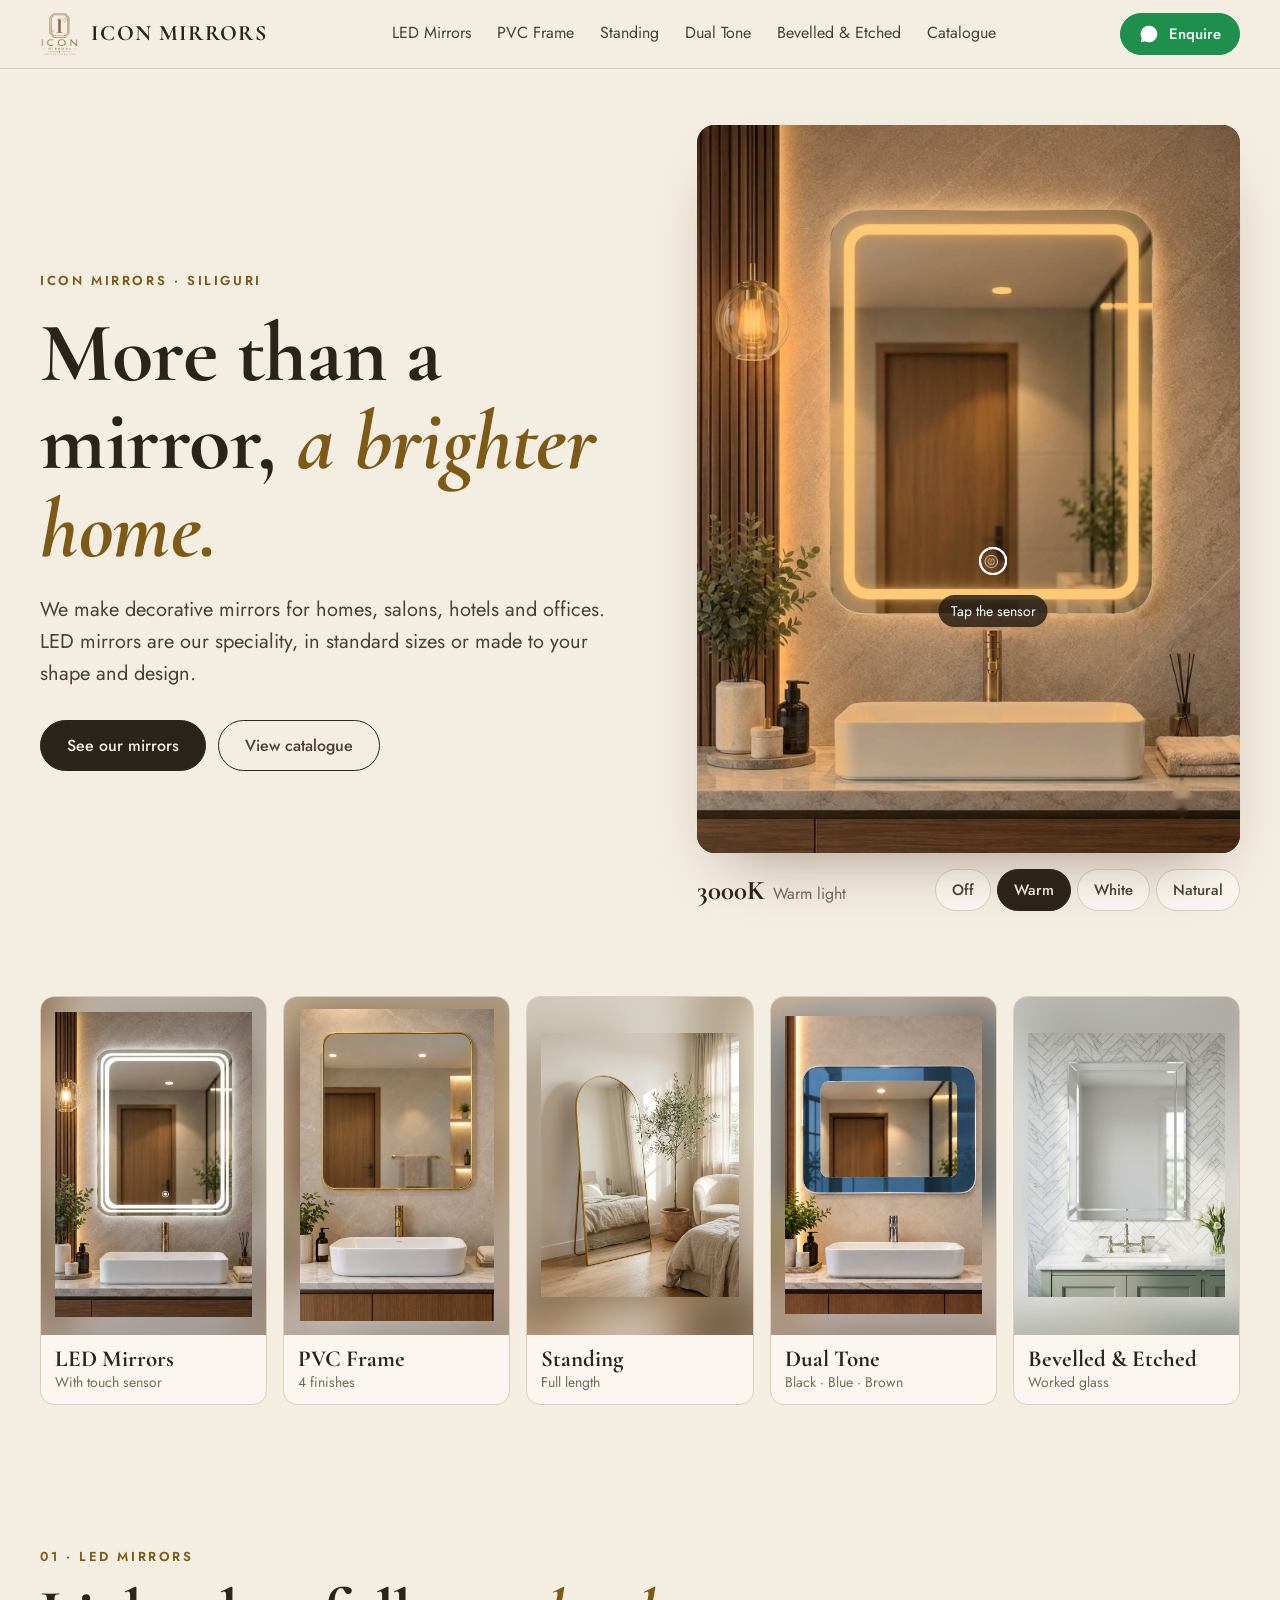
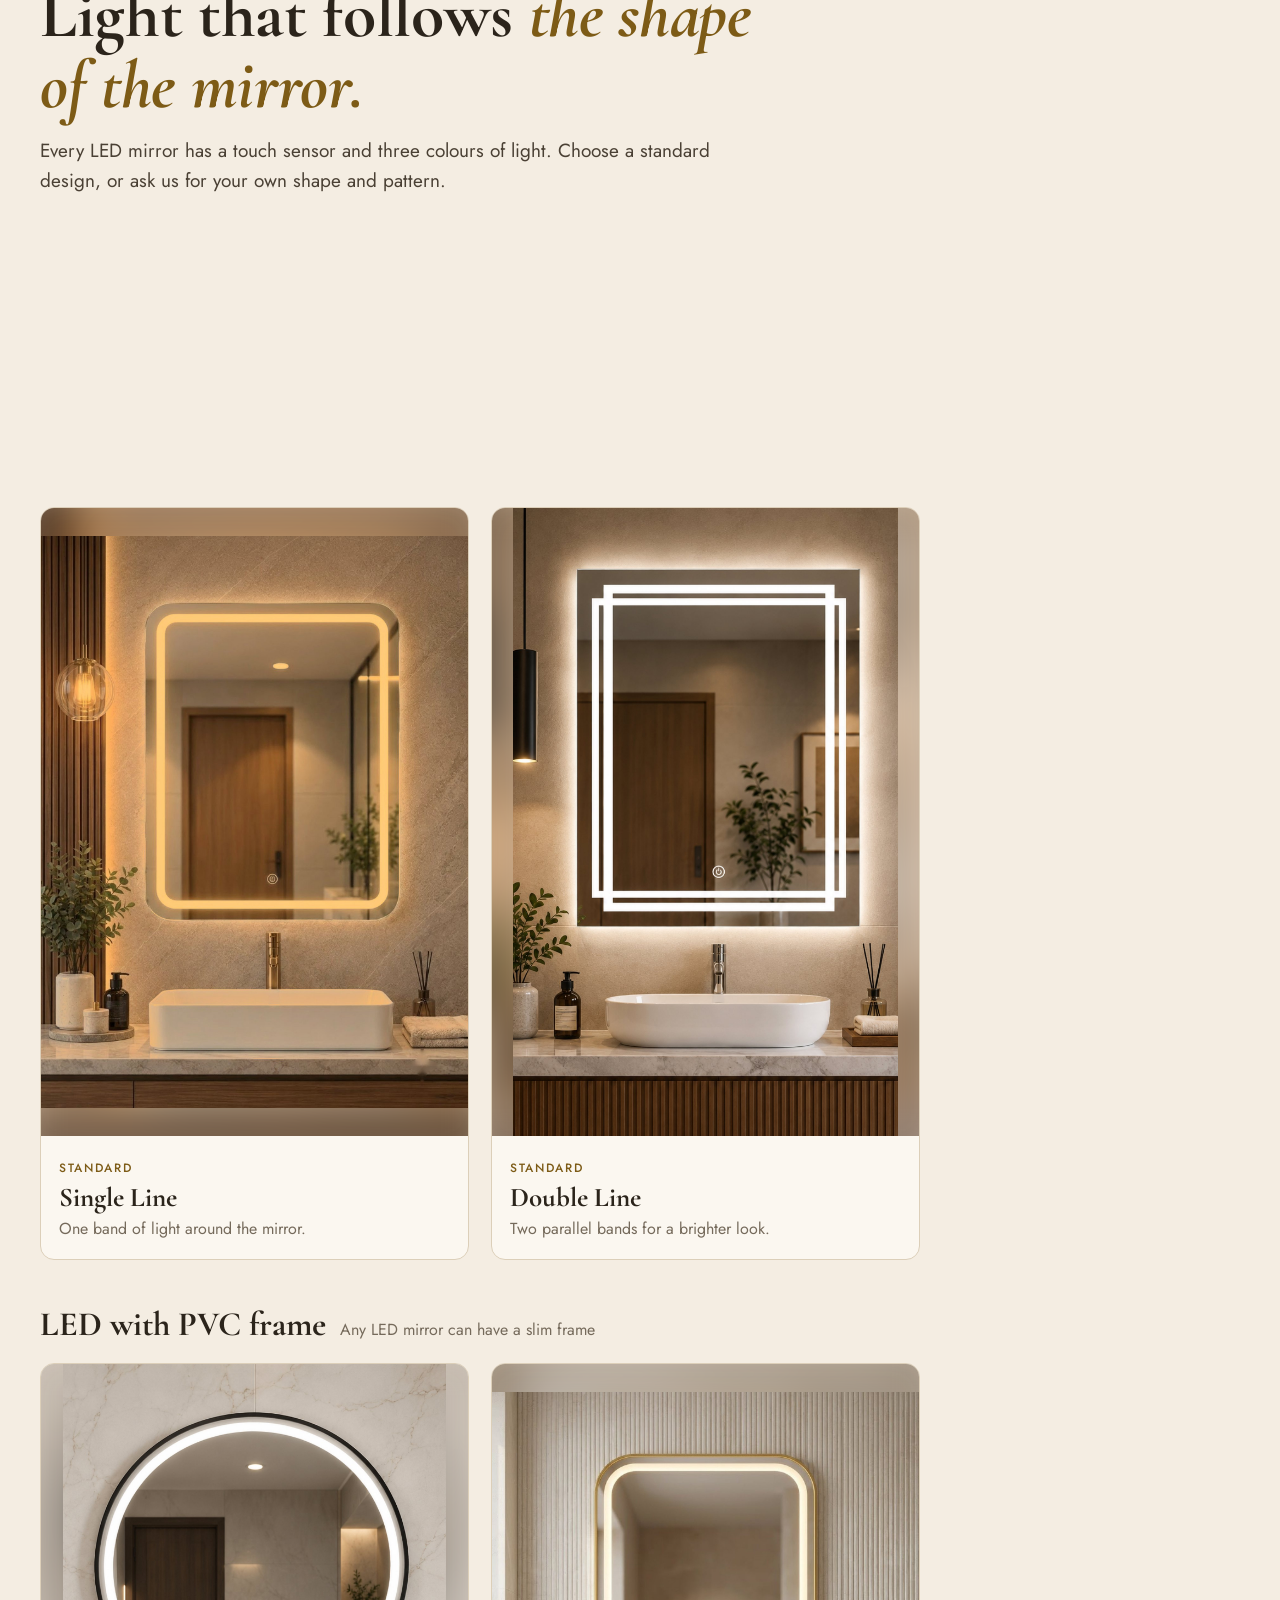
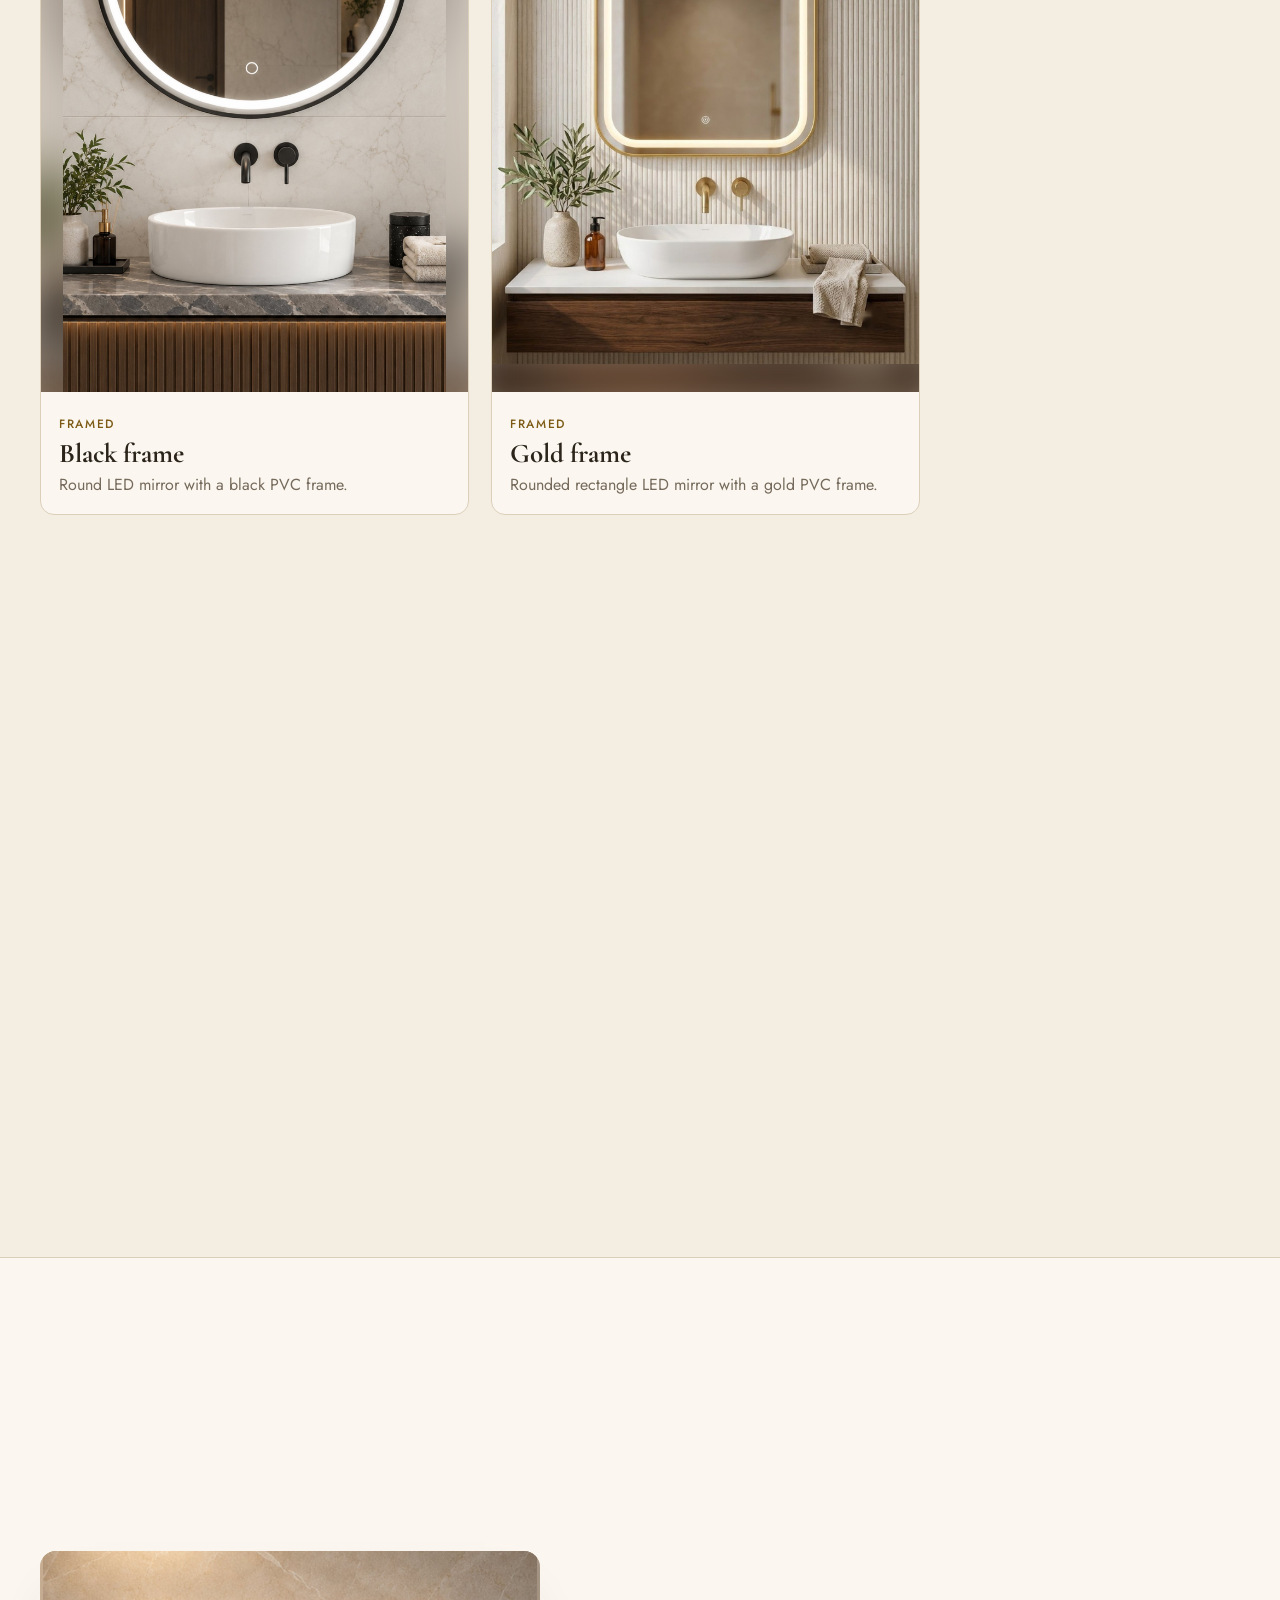
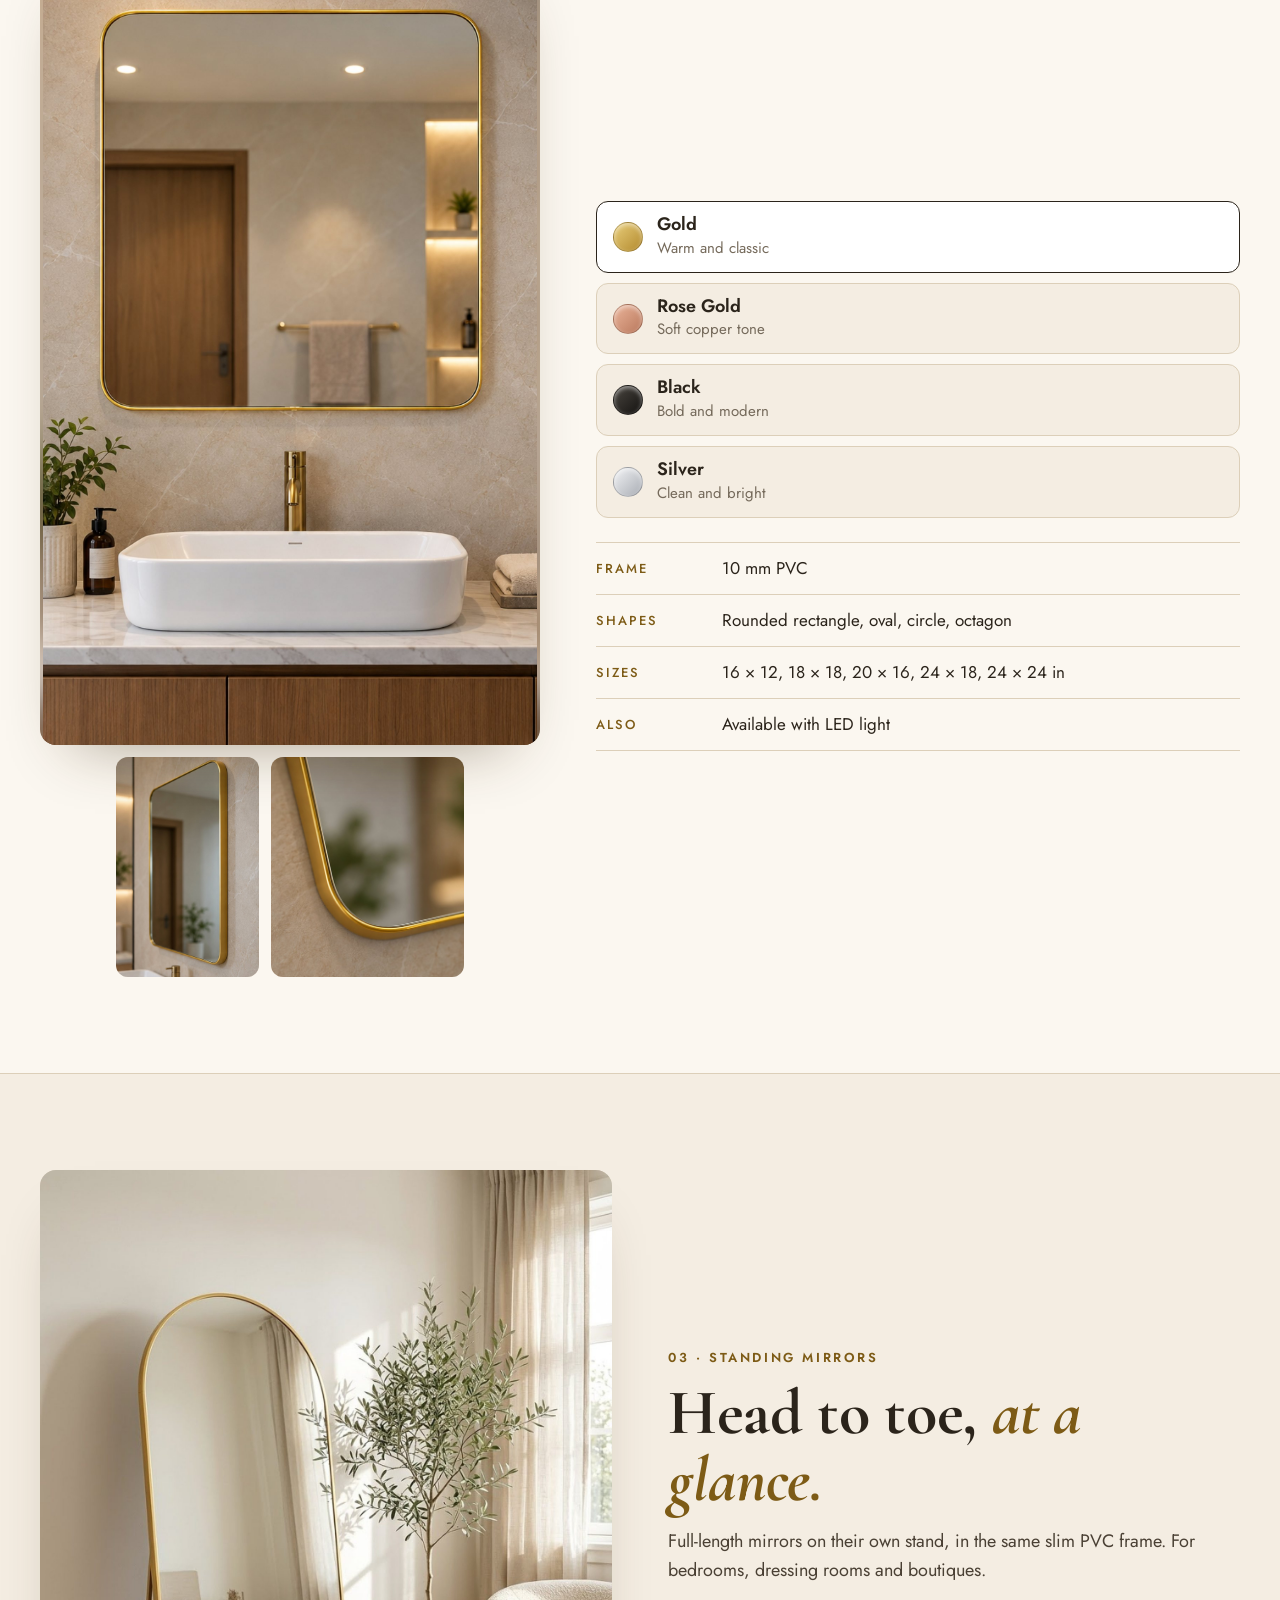
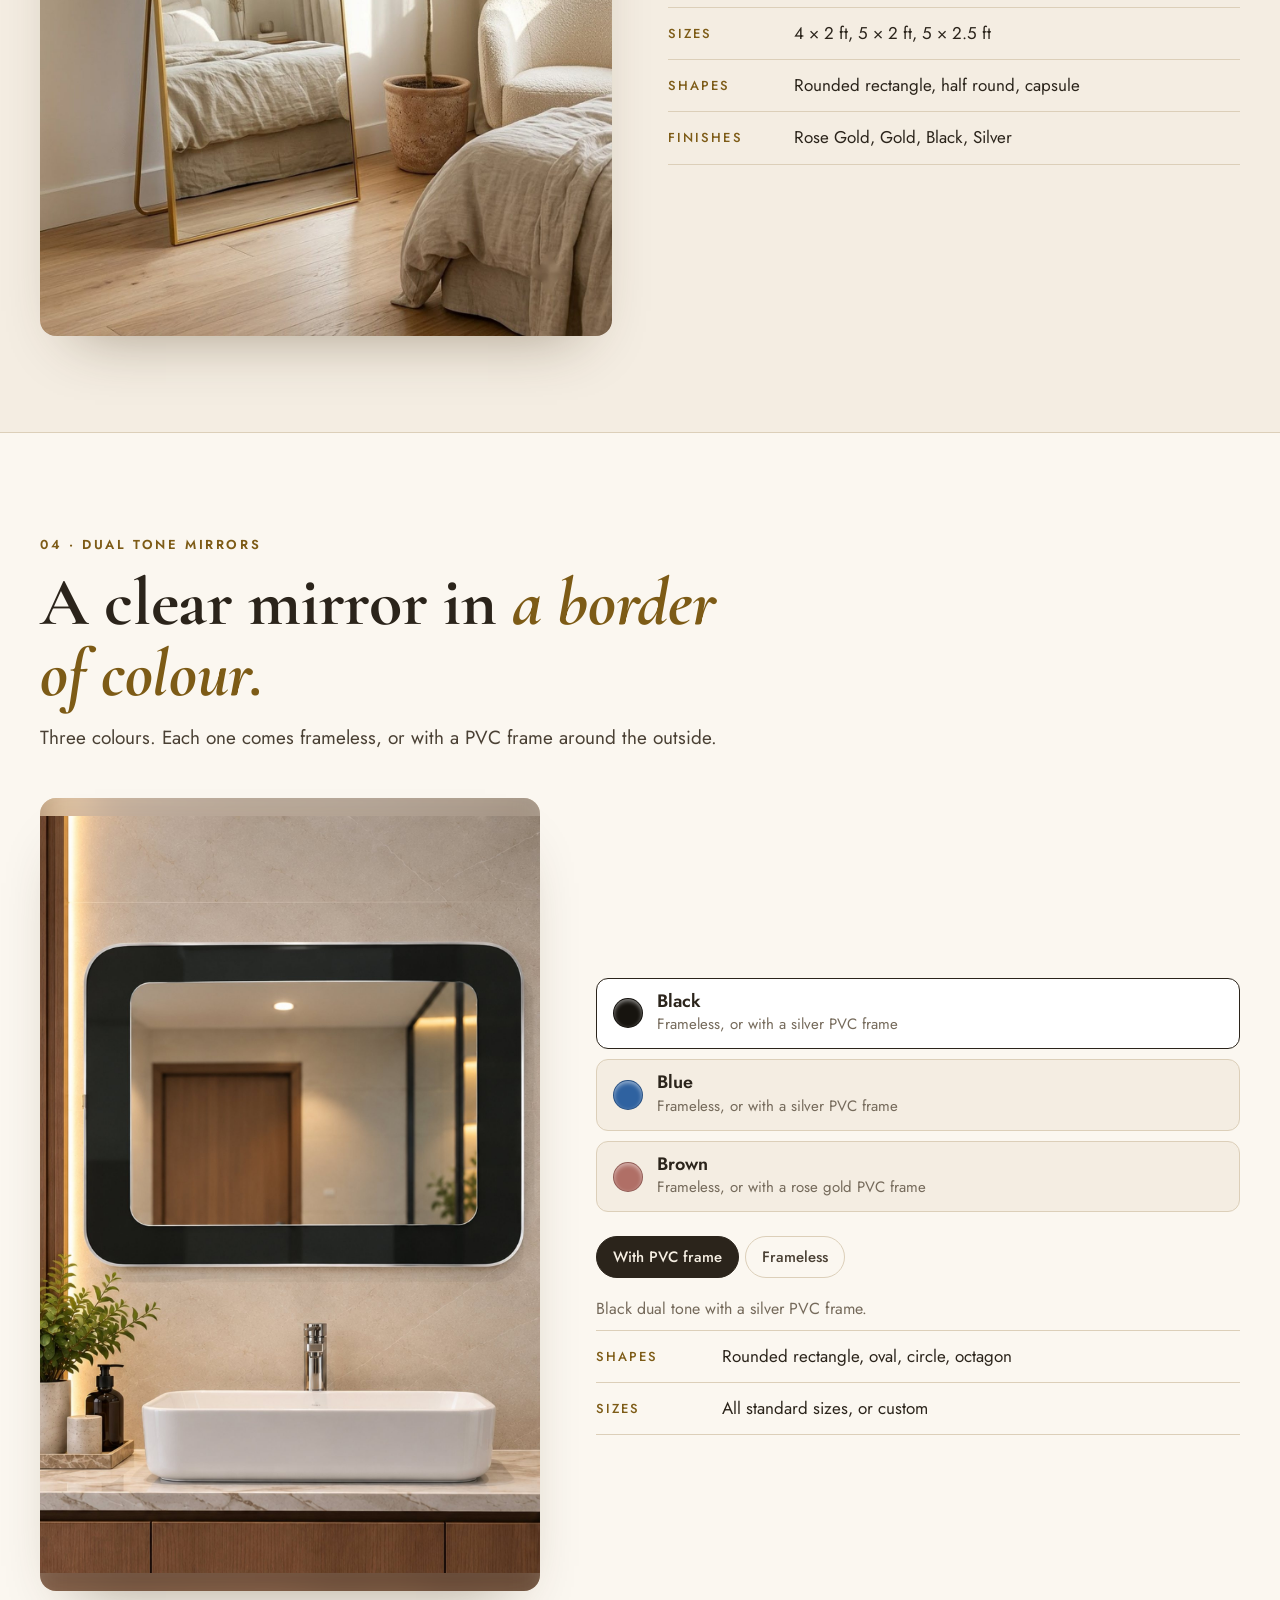
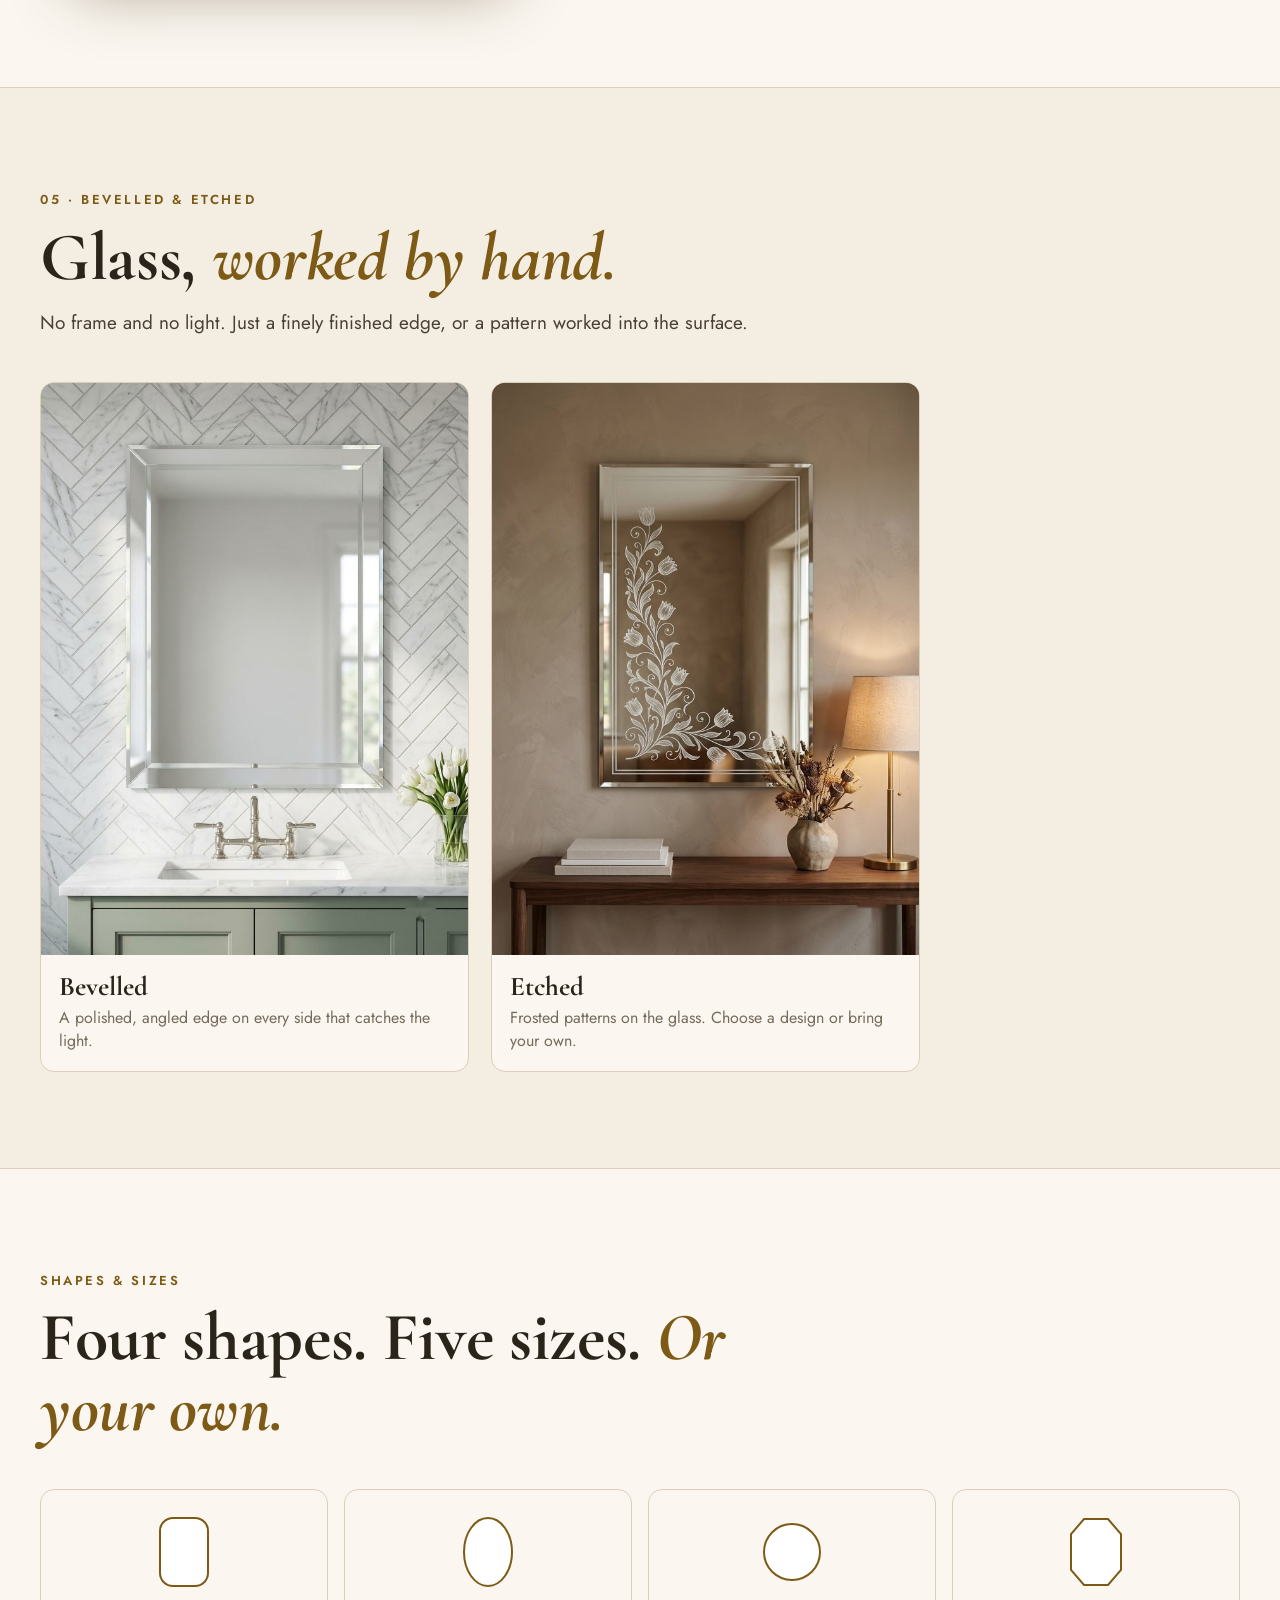
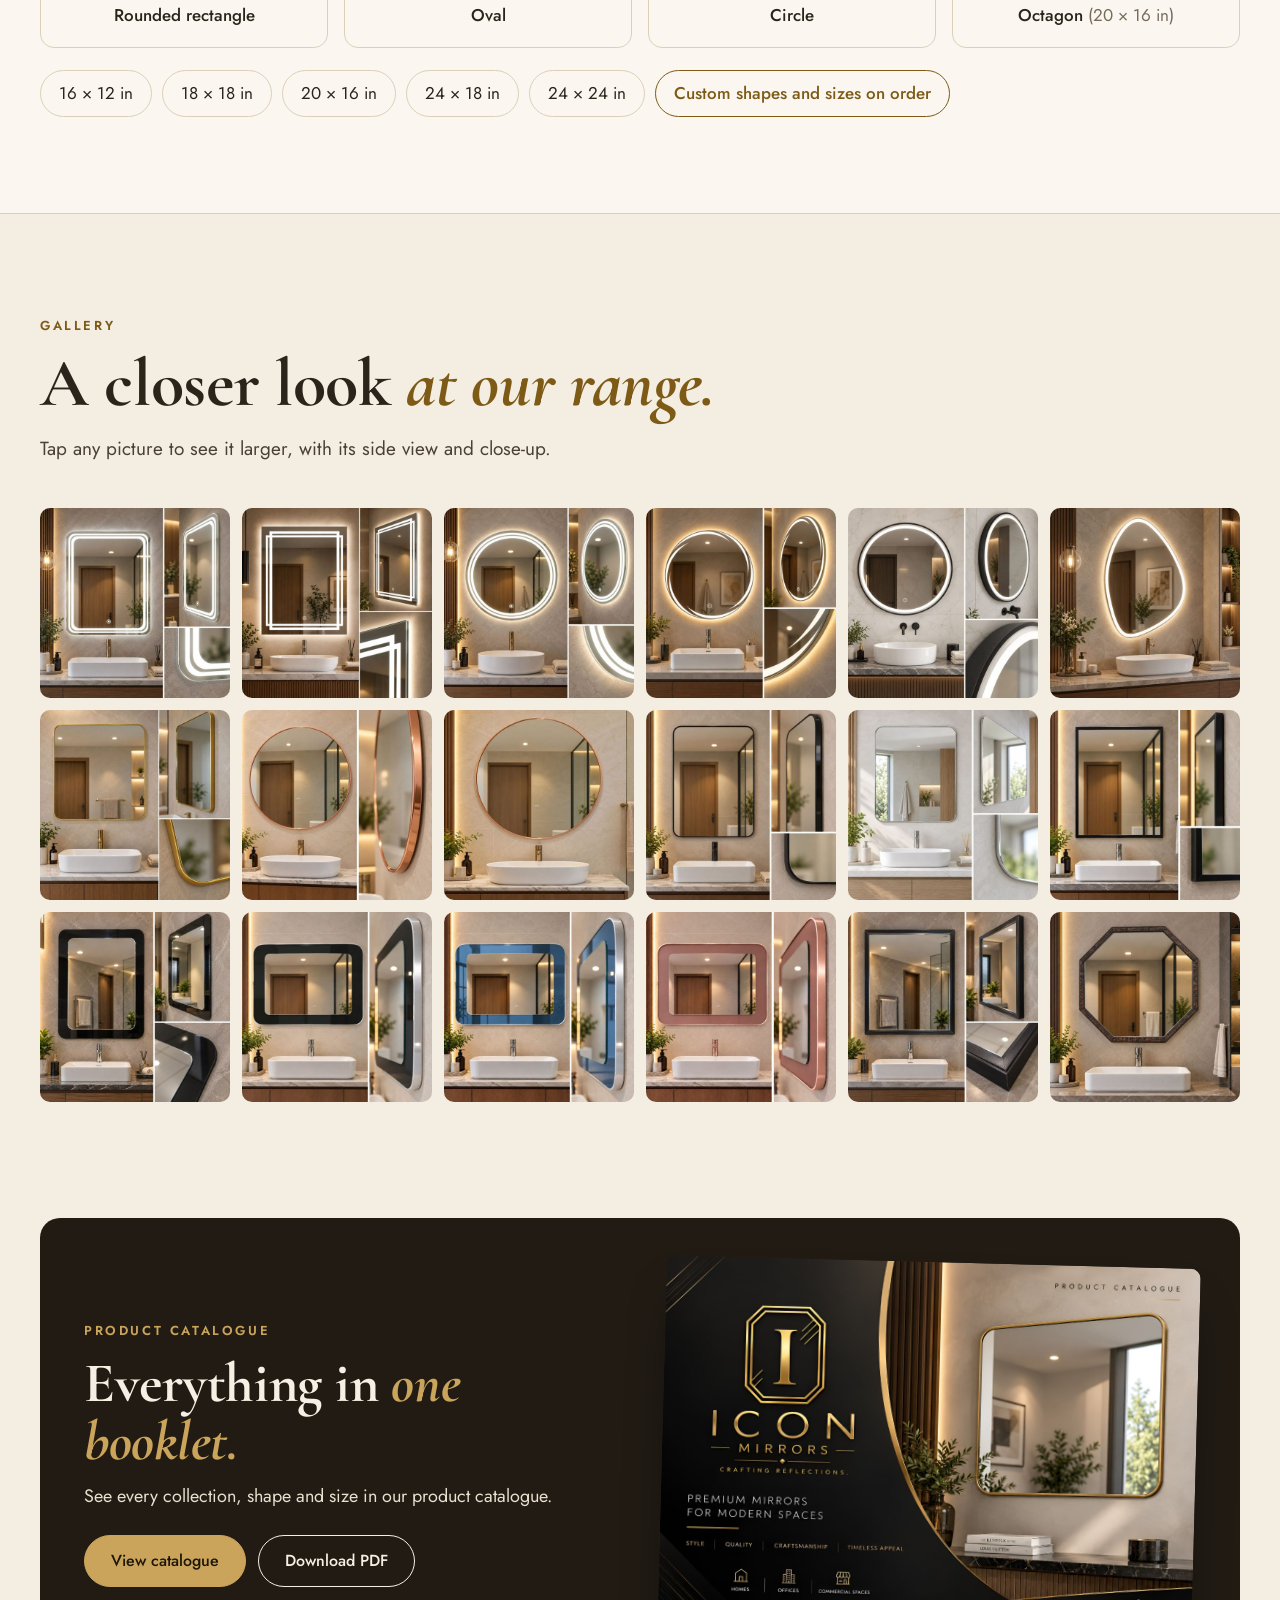
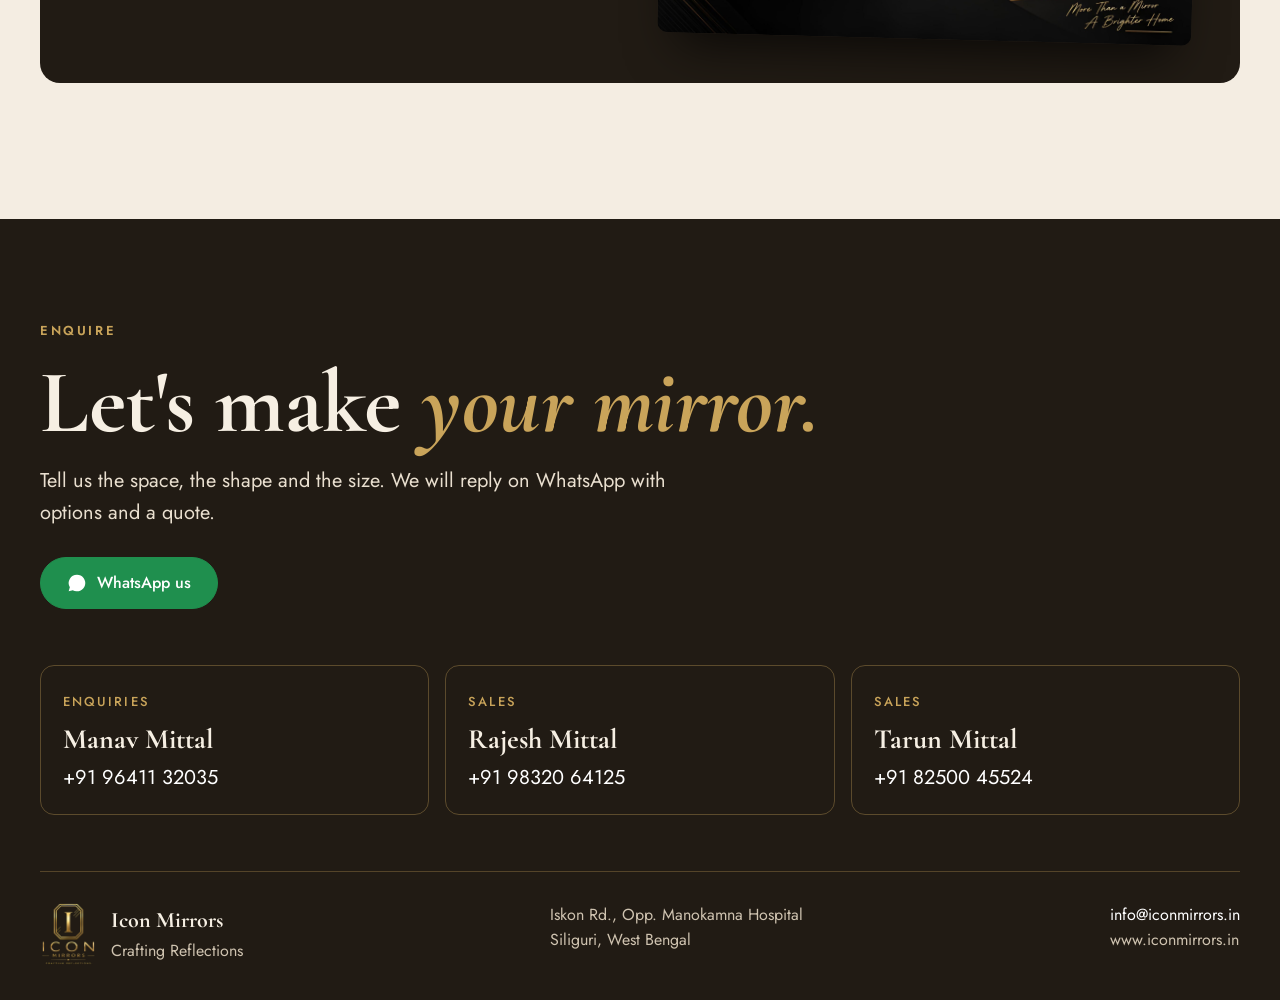
==== index.html @ 38542a25 "Icon Mirrors website Co-Authored-By: Claude Opus 5.5 <noreply@anthropic.com> Claude-Session: https:/" ====
<!doctype html><html lang="en"><head><meta charset="utf-8"><meta name="viewport" content="width=device-width,initial-scale=1,viewport-fit=cover"><title>Icon Mirrors</title>
<meta name="claude:viewport-fit-sides" content="cover">
<link rel="preconnect" href="https://fonts.googleapis.com">
<link rel="stylesheet" href="https://fonts.googleapis.com/css2?family=Cormorant+Garamond:ital,wght@0,600;0,700;1,600;1,700&family=Jost:wght@400;500;600&display=swap">
<style>
:root{
  color-scheme:light;
  --bg:#f4ede2; --card:#fbf7f0; --sand:#eadfce; --line:#dccfb9;
  --ink:#2b241b; --text:#4a4034; --mute:#756a5b;
  --gold:#7d5b16; --gold2:#c9a45a; --dark:#211b14; --cream:#f6efe3;
  --serif:'Cormorant Garamond',Georgia,'Times New Roman',serif;
  --sans:'Jost','Helvetica Neue',Arial,sans-serif;
  --gl:max(20px,env(safe-area-inset-left,0px)); --gr:max(20px,env(safe-area-inset-right,0px));
}
*{box-sizing:border-box}
[hidden]{display:none!important}
body{margin:0;background:var(--bg);color:var(--text);font-family:var(--sans);font-size:18px;line-height:1.6;-webkit-font-smoothing:antialiased;overflow-x:hidden}
img{display:block;max-width:100%}
h1,h2,h3,h4,p,figure{margin:0}
a{color:inherit}
button{font:inherit;color:inherit;background:none;border:0;cursor:pointer;padding:0}
.wrap{max-width:1240px;margin:0 auto;padding-left:var(--gl);padding-right:var(--gr)}
.serif{font-family:var(--serif);font-weight:700;color:var(--ink);line-height:1.04;letter-spacing:-.005em}
.serif em{font-style:italic;font-weight:700;color:var(--gold)}
.eyebrow{font-size:13px;font-weight:600;letter-spacing:.2em;text-transform:uppercase;color:var(--gold)}
section{padding:96px 0}
.sec-head{max-width:720px;margin-bottom:44px}
.sec-head h2{font-size:clamp(40px,5.4vw,68px);margin:10px 0 14px}
.sec-head p{font-size:19px}
:focus-visible{outline:2px solid var(--gold);outline-offset:3px}

/* buttons */
.btn{display:inline-flex;align-items:center;justify-content:center;gap:10px;min-height:50px;padding:12px 26px;border-radius:999px;font-weight:500;font-size:16px;text-decoration:none;transition:transform .25s,background .25s,color .25s,border-color .25s;border:1.5px solid var(--ink);white-space:nowrap}
@media(hover:hover){.btn:hover{transform:translateY(-2px)}}
.btn.solid{background:var(--ink);color:var(--cream)}
.btn.solid:hover{background:#000}
.btn.ghost:hover{background:var(--ink);color:var(--cream)}
.btn.wa{background:#1f8f4e;border-color:#1f8f4e;color:#fff}
.btn.wa:hover{background:#18763f}
.btn svg{width:20px;height:20px;fill:currentColor;flex:none}
.btn.sm{min-height:42px;padding:8px 18px;font-size:15px}

/* nav */
#nav{position:sticky;top:0;z-index:40;background:rgba(244,237,226,.92);backdrop-filter:blur(12px);border-bottom:1px solid var(--line);padding-top:env(safe-area-inset-top,0px)}
#nav .wrap{display:flex;align-items:center;justify-content:space-between;gap:18px;height:68px}
.brand{display:flex;align-items:center;gap:12px;text-decoration:none}
.brand img{height:44px;width:auto}
.brand b{font-family:var(--serif);font-size:22px;font-weight:700;color:var(--ink);letter-spacing:.06em}
#nav nav{display:flex;gap:26px}
#nav nav a{text-decoration:none;font-size:16px;color:var(--text);padding:6px 0;border-bottom:2px solid transparent;transition:color .2s,border-color .2s}
#nav nav a:hover,#nav nav a.on{color:var(--ink);border-color:var(--gold2)}
@media(max-width:1020px){#nav nav{display:none}}
@media(max-width:520px){.brand b{display:none}}

/* hero */
#hero{padding:56px 0 84px}
#hero .grid{display:grid;grid-template-columns:1.05fr .95fr;gap:56px;align-items:center}
#hero h1{font-size:clamp(46px,6.6vw,92px);margin:16px 0 20px}
#hero .lead{font-size:20px;max-width:30em}
#hero .acts{display:flex;flex-wrap:wrap;gap:12px;margin-top:30px}
.mirror{position:relative;isolation:isolate;border-radius:18px;overflow:hidden;background:var(--sand);aspect-ratio:1350/1808;box-shadow:0 30px 60px -30px rgba(60,40,10,.45)}
.mirror img{position:absolute;inset:0;width:100%;height:100%;object-fit:cover;transition:opacity .8s ease}
#sensor{position:absolute;z-index:500;left:54.6%;top:59.9%;width:64px;height:64px;margin:-32px 0 0 -32px;border-radius:50%}
#sensor::before,#sensor::after{content:"";position:absolute;inset:18px;border-radius:50%;border:2px solid #fff;animation:ping 2.2s ease-out infinite}
#sensor::after{animation-delay:1.1s}
@keyframes ping{0%{transform:scale(.5);opacity:1}100%{transform:scale(2.2);opacity:0}}
.hint{position:absolute;z-index:500;left:54.6%;top:calc(59.9% + 34px);transform:translateX(-50%);background:rgba(33,27,20,.82);color:#fff;font-size:14px;padding:5px 12px;border-radius:999px;white-space:nowrap;pointer-events:none;transition:opacity .4s}
.lightbar{margin-top:16px;display:flex;align-items:center;justify-content:space-between;gap:12px;flex-wrap:wrap}
.lightbar .now{font-size:16px;color:var(--mute)}
.lightbar .now b{font-family:var(--serif);font-size:27px;color:var(--ink);font-weight:700;margin-right:8px}
.seg{display:flex;gap:6px;flex-wrap:wrap}
.seg button{min-height:42px;padding:8px 16px;border-radius:999px;border:1.5px solid var(--line);font-size:15px;font-weight:500;color:var(--text);background:var(--card);transition:all .25s}
.seg button:hover{border-color:var(--gold2)}
.seg button.on{background:var(--ink);border-color:var(--ink);color:var(--cream)}
@media(max-width:900px){#hero{padding-top:36px}#hero .grid{grid-template-columns:1fr;gap:36px}}

/* collections */
#collections{padding:0 0 40px}
.cols{display:grid;grid-template-columns:repeat(5,1fr);gap:16px}
.col{display:block;border-radius:14px;overflow:hidden;text-decoration:none;background:var(--card);border:1px solid var(--line)}
.col .fit{aspect-ratio:2/3}
.col .fit>img{transition:transform .8s cubic-bezier(.2,.7,.2,1)}
@media(hover:hover){.col:hover .fit>img{transform:scale(1.04)}}
.col>span{display:block;padding:12px 14px 14px;color:var(--ink);font-family:var(--serif);font-size:23px;font-weight:700;line-height:1.1}
.col small{display:block;font-family:var(--sans);font-size:14px;font-weight:400;color:var(--mute);margin-top:3px}
@media(max-width:900px){.cols{grid-template-columns:repeat(2,1fr)}}

/* whole-photo boxes: the photo is never cropped, a soft blur of it fills any gap */
.fit{position:relative;overflow:hidden;background:var(--sand)}
.fit>i{position:absolute;inset:-30px;background-size:cover;background-position:center;filter:blur(24px);opacity:.95}
.fit>img{position:relative;display:block;width:100%;height:100%;object-fit:contain}

/* product cards */
.sub{display:flex;align-items:baseline;gap:14px;flex-wrap:wrap;margin:46px 0 20px}
.sub h3{font-family:var(--serif);font-size:34px;font-weight:700;color:var(--ink);line-height:1.1}
.sub span{font-size:16px;color:var(--mute)}
.grid3{display:grid;grid-template-columns:repeat(3,1fr);gap:22px}
.grid2{display:grid;grid-template-columns:repeat(2,1fr);gap:22px;max-width:880px}
.grid4{display:grid;grid-template-columns:repeat(4,1fr);gap:18px}
.pc{display:block;text-align:left;background:var(--card);border:1px solid var(--line);border-radius:14px;overflow:hidden;transition:transform .35s,box-shadow .35s;width:100%}
@media(hover:hover){.pc:hover{transform:translateY(-4px);box-shadow:0 22px 40px -24px rgba(60,40,10,.4)}.pc:hover .ph>img{transform:scale(1.03)}.gal button:hover img{transform:scale(1.06)}}
.pc .ph{display:block;aspect-ratio:.68}
.grid4 .pc .ph{aspect-ratio:.64}
#glass .pc .ph{aspect-ratio:1350/1808}
.pc .ph>img{transition:transform .8s cubic-bezier(.2,.7,.2,1)}
.pc .tx{padding:16px 18px 18px;display:block}
.pc .tag{display:inline-block;font-size:12px;font-weight:500;letter-spacing:.14em;text-transform:uppercase;color:var(--gold);margin-bottom:4px}
.pc b{display:block;font-family:var(--serif);font-size:27px;font-weight:700;color:var(--ink);line-height:1.15}
.pc i{display:block;font-style:normal;font-size:16px;color:var(--mute);margin-top:4px;line-height:1.45}
@media(max-width:900px){.grid3{grid-template-columns:repeat(2,1fr)}.grid4{grid-template-columns:repeat(2,1fr)}}
@media(max-width:560px){.grid3,.grid2{grid-template-columns:1fr}.grid4{gap:12px}.grid4 .pc b{font-size:21px}.grid4 .pc .tx{padding:12px}}

/* facts */
.facts{display:grid;grid-template-columns:repeat(3,1fr);gap:18px;margin-top:8px}
.fact{background:var(--card);border:1px solid var(--line);border-radius:14px;padding:22px}
.fact b{display:block;font-family:var(--serif);font-size:26px;color:var(--ink);font-weight:700;line-height:1.15;margin-bottom:6px}
.fact p{font-size:17px}
@media(max-width:800px){.facts{grid-template-columns:1fr}}

/* viewer (pvc / dual) */
.band{background:var(--card);border-top:1px solid var(--line);border-bottom:1px solid var(--line)}
.viewer{display:grid;grid-template-columns:minmax(0,500px) minmax(0,1fr);gap:56px;align-items:center}
.stack{position:relative;isolation:isolate;border-radius:16px;overflow:hidden;aspect-ratio:.63;background:var(--sand);box-shadow:0 30px 60px -34px rgba(60,40,10,.45)}
.stack>.fit{position:absolute;inset:0;opacity:0;transition:opacity .6s ease}
.stack>.fit.on{opacity:1}
.thumbs{display:flex;justify-content:center;gap:12px;margin-top:12px;height:220px}
.thumbs img{height:100%;width:auto;max-width:48%;object-fit:contain;border-radius:12px;background:var(--sand);transition:opacity .3s}
@media(max-width:600px){.thumbs{height:170px}}
.opts{display:flex;flex-direction:column;gap:10px;margin:24px 0}
.opt{display:flex;align-items:center;gap:14px;width:100%;text-align:left;padding:12px 16px;border:1.5px solid var(--line);border-radius:12px;background:var(--bg);min-height:60px;transition:border-color .25s,background .25s}
.opt:hover{border-color:var(--gold2)}
.opt.on{border-color:var(--ink);background:#fff}
.opt .dot{width:30px;height:30px;border-radius:50%;flex:none;border:1px solid rgba(0,0,0,.18);box-shadow:inset 0 2px 4px rgba(255,255,255,.5)}
.opt b{display:block;font-size:18px;font-weight:600;color:var(--ink);line-height:1.2}
.opt small{display:block;font-size:15px;color:var(--mute)}
.spec{border-top:1px solid var(--line);margin-top:8px}
.spec div{display:grid;grid-template-columns:110px 1fr;gap:16px;padding:12px 0;border-bottom:1px solid var(--line);font-size:17px}
.spec div span:first-child{font-size:13px;font-weight:500;letter-spacing:.16em;text-transform:uppercase;color:var(--gold);padding-top:4px}
.spec div span:last-child{color:var(--ink)}
@media(max-width:900px){.viewer{grid-template-columns:1fr;gap:28px}}

/* split */
.split{display:grid;grid-template-columns:1fr 1fr;gap:56px;align-items:center}
.split .pic{border-radius:16px;overflow:hidden;background:var(--sand);box-shadow:0 30px 60px -34px rgba(60,40,10,.45)}
.split .pic img{width:100%;height:auto}
.split h2{font-size:clamp(38px,5vw,64px);margin:10px 0 14px}
@media(max-width:900px){.split{grid-template-columns:1fr;gap:28px}}

/* shapes */
.shapes{display:grid;grid-template-columns:repeat(4,1fr);gap:16px}
.shape{background:var(--card);border:1px solid var(--line);border-radius:14px;padding:24px 12px 18px;text-align:center;font-size:17px;color:var(--ink);font-weight:500}
.shape svg{width:64px;height:76px;margin:0 auto 12px;display:block;fill:#fff;stroke:var(--gold);stroke-width:2}
.sizes{display:flex;flex-wrap:wrap;gap:10px;margin-top:22px}
.size{border:1.5px solid var(--line);background:var(--card);border-radius:999px;padding:9px 18px;font-size:17px;color:var(--ink)}
.size.c{border-color:var(--gold);color:var(--gold);font-weight:500}
@media(max-width:700px){.shapes{grid-template-columns:repeat(2,1fr)}}

/* gallery */
.gal{display:grid;grid-template-columns:repeat(6,1fr);gap:12px}
.gal button{border-radius:10px;overflow:hidden;aspect-ratio:1;background:var(--sand)}
.gal img{width:100%;height:100%;object-fit:cover;transition:transform .6s}
@media(max-width:900px){.gal{grid-template-columns:repeat(3,1fr)}}
@media(max-width:480px){.gal{grid-template-columns:repeat(2,1fr)}}

/* catalogue */
#catalogue .box{display:grid;grid-template-columns:1fr 1fr;gap:44px;align-items:center;background:var(--dark);color:#e9dfcf;border-radius:20px;padding:44px;overflow:hidden}
#catalogue h2{font-size:clamp(34px,4.4vw,56px);color:var(--cream);margin:10px 0 12px}
#catalogue h2 em{color:var(--gold2)}
#catalogue .eyebrow{color:var(--gold2)}
#catalogue .acts{display:flex;flex-wrap:wrap;gap:12px;margin-top:24px}
#catalogue .btn{border-color:var(--cream);color:var(--cream)}
#catalogue .btn.solid{background:var(--gold2);border-color:var(--gold2);color:#1d160b}
#catalogue .btn.solid:hover{background:#dcb96e}
#catalogue .btn.ghost:hover{background:var(--cream);color:var(--dark)}
#catalogue .cover{border-radius:10px;overflow:hidden;box-shadow:0 30px 50px -20px rgba(0,0,0,.7);transform:rotate(1.5deg);display:block;width:100%}
#catalogue .note{font-size:15px;color:#b9ad9a;margin-top:14px}
@media(max-width:860px){#catalogue .box{grid-template-columns:1fr;padding:28px 22px}}

/* contact */
#contact{background:var(--dark);color:#e9dfcf;padding:96px 0 0;margin-top:40px}
#contact h2{font-size:clamp(44px,7vw,96px);color:var(--cream)}
#contact h2 em{color:var(--gold2)}
#contact .eyebrow{color:var(--gold2)}
#contact .lead{font-size:20px;max-width:32em;margin:16px 0 28px}
.people{display:grid;grid-template-columns:repeat(3,1fr);gap:16px;margin-top:56px}
.person{border:1px solid rgba(201,164,90,.35);border-radius:14px;padding:20px 22px}
.person small{font-size:13px;letter-spacing:.16em;text-transform:uppercase;color:var(--gold2);font-weight:500}
.person b{display:block;font-family:var(--serif);font-size:28px;font-weight:700;color:var(--cream);margin-top:2px}
.person span{font-size:20px;color:#fff;user-select:all}
@media(max-width:760px){.people{grid-template-columns:1fr}}
footer{display:flex;justify-content:space-between;gap:24px;flex-wrap:wrap;margin-top:56px;padding:30px 0 calc(34px + env(safe-area-inset-bottom,0px));border-top:1px solid rgba(201,164,90,.3);font-size:16px;color:#cfc3b0}
footer .fb{display:flex;gap:14px;align-items:center}
footer .fb img{height:64px;width:auto}
footer b{color:var(--cream);font-family:var(--serif);font-size:22px;font-weight:700;display:block}
footer .sel{user-select:all;color:#fff}


/* lightbox */
#lb{position:fixed;inset:0;z-index:80;background:rgba(24,18,11,.94);display:flex;flex-direction:column;align-items:center;justify-content:center;padding:calc(60px + env(safe-area-inset-top,0px)) 12px calc(70px + env(safe-area-inset-bottom,0px))}
#lb img{max-width:min(1200px,100%);max-height:100%;object-fit:contain;border-radius:8px;background:#fff}
#lb .x,#lb .pv,#lb .nx{position:absolute;width:48px;height:48px;border-radius:50%;background:rgba(255,255,255,.14);color:#fff;font-size:26px;line-height:1;display:flex;align-items:center;justify-content:center}
#lb .x:hover,#lb .pv:hover,#lb .nx:hover{background:rgba(255,255,255,.28)}
#lb .x{top:calc(10px + env(safe-area-inset-top,0px));right:12px}
#lb .pv{left:12px;bottom:calc(12px + env(safe-area-inset-bottom,0px))}
#lb .nx{right:12px;bottom:calc(12px + env(safe-area-inset-bottom,0px))}
#lb .capn{position:absolute;left:70px;right:70px;bottom:calc(22px + env(safe-area-inset-bottom,0px));text-align:center;color:#fff;font-size:16px;line-height:1.35}
@media(max-width:600px){#lb .capn{font-size:14px}}
@media(min-width:900px){#lb .pv,#lb .nx{bottom:50%;margin-bottom:-24px}}

/* reveal */
.rv{opacity:0;transform:translateY(26px);transition:opacity .8s ease,transform .8s cubic-bezier(.2,.7,.2,1)}
.rv.in{opacity:1;transform:none}
@media(prefers-reduced-motion:reduce){.rv{opacity:1;transform:none;transition:none}#sensor::before,#sensor::after{animation:none}}
</style>
</head><body>
<header id="nav">
  <div class="wrap">
    <a class="brand" href="#hero"><img src="assets/logo-dark.png" alt="Icon Mirrors logo"><b>ICON MIRRORS</b></a>
    <nav>
      <a href="#led">LED Mirrors</a><a href="#pvc">PVC Frame</a><a href="#standing">Standing</a><a href="#dual">Dual Tone</a><a href="#glass">Bevelled &amp; Etched</a><a href="#catalogue">Catalogue</a>
    </nav>
    <a class="btn wa sm" data-wa target="_blank" rel="noopener" href="https://wa.me/919641132035"><svg viewBox="0 0 24 24"><path d="M12 2a10 10 0 0 0-8.600 15.100L2 22l5-1.300A10 10 0 1 0 12 2zm4.500 12.100c-.200-.100-1.500-.700-1.700-.800-.200-.100-.400-.100-.600.100l-.800 1c-.100.200-.300.200-.500.100a6.700 6.700 0 0 1-3.300-2.900c-.300-.400.300-.400.800-1.400.100-.200 0-.300 0-.500l-.800-1.800c-.200-.500-.400-.400-.600-.400h-.500c-.200 0-.500.100-.700.300-.200.300-.900.900-.900 2.200s.900 2.500 1.100 2.700c.100.200 1.900 2.900 4.600 4 1.700.700 2.300.700 3.100.600.500-.100 1.500-.600 1.700-1.200.200-.600.200-1.100.200-1.200-.100-.100-.300-.200-.500-.300z"/></svg>Enquire</a>
  </div>
</header>

<!-- HERO -->
<section id="hero">
  <div class="wrap grid">
    <div>
      <span class="eyebrow">Icon Mirrors · Siliguri</span>
      <h1 class="serif">More than a mirror, <em>a brighter home.</em></h1>
      <p class="lead">We make decorative mirrors for homes, salons, hotels and offices. LED mirrors are our speciality, in standard sizes or made to your shape and design.</p>
      <div class="acts">
        <a class="btn solid" href="#collections">See our mirrors</a>
        <button class="btn ghost" data-cat>View catalogue</button>
      </div>
    </div>
    <div>
      <div class="mirror">
        <img src="assets/led-off.jpg" alt="LED mirror switched off, with the touch sensor glowing blue">
        <img data-s="1" src="assets/led-3000.jpg" alt="LED mirror in warm light" style="opacity:0">
        <img data-s="2" src="assets/led-6000.jpg" alt="LED mirror in white light" style="opacity:0">
        <img data-s="3" src="assets/led-4000.jpg" alt="LED mirror in natural white light" style="opacity:0">
        <button id="sensor" aria-label="Touch sensor. Tap to change the light"></button>
        <span class="hint" id="hint">Tap the sensor</span>
      </div>
      <div class="lightbar">
        <div class="now"><b id="rk">Off</b><span id="rn">Sensor glows blue</span></div>
        <div class="seg" role="group" aria-label="Light">
          <button data-set="0" class="on">Off</button><button data-set="1">Warm</button><button data-set="2">White</button><button data-set="3">Natural</button>
        </div>
      </div>
    </div>
  </div>
</section>

<!-- COLLECTIONS -->
<section id="collections">
  <div class="wrap">
    <div class="cols">
      <a class="col rv" href="#led"><span class="fit"><img src="assets/led-triple-rect.jpg" alt=""></span><span>LED Mirrors<small>With touch sensor</small></span></a>
      <a class="col rv" href="#pvc"><span class="fit"><img loading="lazy" src="assets/pvc-gold.jpg" alt=""></span><span>PVC Frame<small>4 finishes</small></span></a>
      <a class="col rv" href="#standing"><span class="fit"><img loading="lazy" src="assets/standing.jpg" alt=""></span><span>Standing<small>Full length</small></span></a>
      <a class="col rv" href="#dual"><span class="fit"><img loading="lazy" src="assets/dual-blue-framed.jpg" alt=""></span><span>Dual Tone<small>Black · Blue · Brown</small></span></a>
      <a class="col rv" href="#glass"><span class="fit"><img loading="lazy" src="assets/bevel.jpg" alt=""></span><span>Bevelled &amp; Etched<small>Worked glass</small></span></a>
    </div>
  </div>
</section>

<!-- LED -->
<section id="led" data-topic="LED mirrors">
  <div class="wrap">
    <div class="sec-head rv">
      <span class="eyebrow">01 · LED Mirrors</span>
      <h2 class="serif">Light that follows <em>the shape of the mirror.</em></h2>
      <p>Every LED mirror has a touch sensor and three colours of light. Choose a standard design, or ask us for your own shape and pattern.</p>
    </div>
    <div class="facts">
      <div class="fact rv"><b>One touch sensor</b><p>When the light is off, the sensor glows blue. Tap it once to switch the mirror on.</p></div>
      <div class="fact rv"><b>Three lights</b><p>Each tap changes the light: warm (3000K), white (6000K), natural white (4000K), then off.</p></div>
      <div class="fact rv"><b>Parallel to the edge</b><p>The light band follows the mirror's outline. On a 24 × 18 in mirror: 1 in clear glass, then 1 in of light.</p></div>
    </div>

    <div class="sub rv"><h3>Standard designs</h3><span>Ready in all standard shapes and sizes</span></div>
    <div class="grid2">
      <button class="pc rv" data-lb="led-3000,led-6000,led-4000,led-off" data-cap="Single Line LED mirror"><span class="ph fit"><img loading="lazy" src="assets/led-3000.jpg" alt="Single line LED mirror"></span><span class="tx"><span class="tag">Standard</span><b>Single Line</b><i>One band of light around the mirror.</i></span></button>
      <button class="pc rv" data-lb="led-double,led-double-side,led-double-detail" data-cap="Double Line LED mirror"><span class="ph fit"><img loading="lazy" src="assets/led-double.jpg" alt="Double line LED mirror"></span><span class="tx"><span class="tag">Standard</span><b>Double Line</b><i>Two parallel bands for a brighter look.</i></span></button>
    </div>

    <div class="sub rv"><h3>LED with PVC frame</h3><span>Any LED mirror can have a slim frame</span></div>
    <div class="grid2">
      <button class="pc rv" data-lb="led-round-black,led-round-black-side,led-round-black-detail" data-cap="Round LED mirror with black PVC frame"><span class="ph fit"><img loading="lazy" src="assets/led-round-black.jpg" alt="Round LED mirror with a black frame"></span><span class="tx"><span class="tag">Framed</span><b>Black frame</b><i>Round LED mirror with a black PVC frame.</i></span></button>
      <button class="pc rv" data-lb="led-framed-gold" data-cap="LED mirror with gold PVC frame"><span class="ph fit"><img loading="lazy" src="assets/led-framed-gold.jpg" alt="LED mirror with a gold frame"></span><span class="tx"><span class="tag">Framed</span><b>Gold frame</b><i>Rounded rectangle LED mirror with a gold PVC frame.</i></span></button>
    </div>

    <div class="sub rv"><h3>Custom shapes and designs</h3><span>Made to order, in any size</span></div>
    <div class="grid4">
      <button class="pc rv" data-lb="led-triple-rect,led-triple-rect-side,led-triple-rect-detail" data-cap="Custom LED design: multi line"><span class="ph fit"><img loading="lazy" src="assets/led-triple-rect.jpg" alt="Multi line LED mirror"></span><span class="tx"><span class="tag">Custom</span><b>Multi Line</b></span></button>
      <button class="pc rv" data-lb="led-triple-round,led-triple-round-side,led-triple-round-detail" data-cap="Custom LED design: rings"><span class="ph fit"><img loading="lazy" src="assets/led-triple-round.jpg" alt="Round LED mirror with rings of light"></span><span class="tx"><span class="tag">Custom</span><b>Rings</b></span></button>
      <button class="pc rv" data-lb="led-swoosh,led-swoosh-side,led-swoosh-detail" data-cap="Custom LED design: swoosh"><span class="ph fit"><img loading="lazy" src="assets/led-swoosh.jpg" alt="Round LED mirror with a swoosh design"></span><span class="tx"><span class="tag">Custom</span><b>Swoosh</b></span></button>
      <button class="pc rv" data-lb="led-organic,led-arch" data-cap="Custom shaped LED mirror"><span class="ph fit"><img loading="lazy" src="assets/led-organic.jpg" alt="Organic shaped LED mirror"></span><span class="tx"><span class="tag">Custom</span><b>Any Shape</b></span></button>
    </div>
  </div>
</section>

<!-- PVC -->
<section id="pvc" class="band" data-topic="PVC frame mirrors">
  <div class="wrap">
    <div class="sec-head rv">
      <span class="eyebrow">02 · PVC Frame Mirrors</span>
      <h2 class="serif">A slim frame, <em>four finishes.</em></h2>
      <p>A neat 10 mm frame that wraps the edge of the mirror. Pick a finish to see it.</p>
    </div>
    <div class="viewer">
      <div class="rv">
        <div class="stack" id="pvcMain"></div>
        <div class="thumbs"><img id="pvcSide" alt=""><img id="pvcDet" alt=""></div>
      </div>
      <div class="rv">
        <div class="opts" id="pvcOpts" role="group" aria-label="Frame finish">
          <button class="opt on" data-k="gold"><span class="dot" style="background:linear-gradient(135deg,#e8cd7a,#b38a2e)"></span><span><b>Gold</b><small>Warm and classic</small></span></button>
          <button class="opt" data-k="rose"><span class="dot" style="background:linear-gradient(135deg,#eab49a,#b9785c)"></span><span><b>Rose Gold</b><small>Soft copper tone</small></span></button>
          <button class="opt" data-k="black"><span class="dot" style="background:linear-gradient(135deg,#4a4640,#141210)"></span><span><b>Black</b><small>Bold and modern</small></span></button>
          <button class="opt" data-k="silver"><span class="dot" style="background:linear-gradient(135deg,#f1f2f4,#a9adb4)"></span><span><b>Silver</b><small>Clean and bright</small></span></button>
        </div>
        <div class="spec">
          <div><span>Frame</span><span>10 mm PVC</span></div>
          <div><span>Shapes</span><span>Rounded rectangle, oval, circle, octagon</span></div>
          <div><span>Sizes</span><span>16 × 12, 18 × 18, 20 × 16, 24 × 18, 24 × 24 in</span></div>
          <div><span>Also</span><span>Available with LED light</span></div>
        </div>
      </div>
    </div>
  </div>
</section>

<!-- STANDING -->
<section id="standing" data-topic="PVC standing mirrors">
  <div class="wrap split">
    <div class="pic rv"><img loading="lazy" src="assets/standing.jpg" alt="Full length arched standing mirror with a gold frame in a bedroom"></div>
    <div class="rv">
      <span class="eyebrow">03 · Standing Mirrors</span>
      <h2 class="serif">Head to toe, <em>at a glance.</em></h2>
      <p>Full-length mirrors on their own stand, in the same slim PVC frame. For bedrooms, dressing rooms and boutiques.</p>
      <div class="spec" style="margin-top:22px">
        <div><span>Sizes</span><span>4 × 2 ft, 5 × 2 ft, 5 × 2.5 ft</span></div>
        <div><span>Shapes</span><span>Rounded rectangle, half round, capsule</span></div>
        <div><span>Finishes</span><span>Rose Gold, Gold, Black, Silver</span></div>
      </div>
    </div>
  </div>
</section>

<!-- DUAL -->
<section id="dual" class="band" data-topic="Dual tone mirrors">
  <div class="wrap">
    <div class="sec-head rv">
      <span class="eyebrow">04 · Dual Tone Mirrors</span>
      <h2 class="serif">A clear mirror in <em>a border of colour.</em></h2>
      <p>Three colours. Each one comes frameless, or with a PVC frame around the outside.</p>
    </div>
    <div class="viewer">
      <div class="rv">
        <div class="stack" id="dualMain"></div>
      </div>
      <div class="rv">
        <div class="opts" id="dualOpts" role="group" aria-label="Dual tone colour">
          <button class="opt on" data-k="black"><span class="dot" style="background:#17140f"></span><span><b>Black</b><small>Frameless, or with a silver PVC frame</small></span></button>
          <button class="opt" data-k="blue"><span class="dot" style="background:#2f62a0"></span><span><b>Blue</b><small>Frameless, or with a silver PVC frame</small></span></button>
          <button class="opt" data-k="brown"><span class="dot" style="background:#b06f66"></span><span><b>Brown</b><small>Frameless, or with a rose gold PVC frame</small></span></button>
        </div>
        <div class="seg" id="dualFrame" role="group" aria-label="Frame option" style="margin-bottom:18px">
          <button data-f="framed" class="on">With PVC frame</button><button data-f="plain">Frameless</button>
        </div>
        <p id="dualNote" style="font-size:16px;color:var(--mute);min-height:1.6em"></p>
        <div class="spec">
          <div><span>Shapes</span><span>Rounded rectangle, oval, circle, octagon</span></div>
          <div><span>Sizes</span><span>All standard sizes, or custom</span></div>
        </div>
      </div>
    </div>
  </div>
</section>

<!-- GLASS -->
<section id="glass" data-topic="Bevelled and etched mirrors">
  <div class="wrap">
    <div class="sec-head rv">
      <span class="eyebrow">05 · Bevelled &amp; Etched</span>
      <h2 class="serif">Glass, <em>worked by hand.</em></h2>
      <p>No frame and no light. Just a finely finished edge, or a pattern worked into the surface.</p>
    </div>
    <div class="grid2">
      <button class="pc rv" data-lb="bevel" data-cap="Bevelled mirror"><span class="ph fit"><img loading="lazy" src="assets/bevel.jpg" alt="Frameless bevelled mirror"></span><span class="tx"><b>Bevelled</b><i>A polished, angled edge on every side that catches the light.</i></span></button>
      <button class="pc rv" data-lb="etched" data-cap="Etched mirror"><span class="ph fit"><img loading="lazy" src="assets/etched.jpg" alt="Mirror with an etched floral pattern"></span><span class="tx"><b>Etched</b><i>Frosted patterns on the glass. Choose a design or bring your own.</i></span></button>
    </div>
  </div>
</section>

<!-- SHAPES -->
<section id="shapes" class="band" data-topic="a custom shape or size">
  <div class="wrap">
    <div class="sec-head rv">
      <span class="eyebrow">Shapes &amp; Sizes</span>
      <h2 class="serif">Four shapes. Five sizes. <em>Or your own.</em></h2>
    </div>
    <div class="shapes">
      <div class="shape rv"><svg viewBox="0 0 64 76"><rect x="8" y="4" width="48" height="68" rx="13"/></svg>Rounded rectangle</div>
      <div class="shape rv"><svg viewBox="0 0 64 76"><ellipse cx="32" cy="38" rx="24" ry="34"/></svg>Oval</div>
      <div class="shape rv"><svg viewBox="0 0 64 76"><circle cx="32" cy="38" r="28"/></svg>Circle</div>
      <div class="shape rv"><svg viewBox="0 0 64 76"><path d="M20 5h24l13 15v36L44 71H20L7 56V20z"/></svg>Octagon <span style="color:var(--mute);font-weight:400">(20 × 16 in)</span></div>
    </div>
    <div class="sizes rv"><span class="size">16 × 12 in</span><span class="size">18 × 18 in</span><span class="size">20 × 16 in</span><span class="size">24 × 18 in</span><span class="size">24 × 24 in</span><span class="size c">Custom shapes and sizes on order</span></div>
  </div>
</section>

<!-- GALLERY -->
<section id="gallery" data-topic="your mirrors">
  <div class="wrap">
    <div class="sec-head rv">
      <span class="eyebrow">Gallery</span>
      <h2 class="serif">A closer look <em>at our range.</em></h2>
      <p>Tap any picture to see it larger, with its side view and close-up.</p>
    </div>
    <div class="gal rv" id="gal"></div>
  </div>
</section>

<!-- CATALOGUE -->
<section id="catalogue" style="padding-top:20px">
  <div class="wrap">
    <div class="box rv">
      <div>
        <span class="eyebrow">Product catalogue</span>
        <h2 class="serif">Everything in <em>one booklet.</em></h2>
        <p>See every collection, shape and size in our product catalogue.</p>
        <div class="acts">
          <button class="btn solid" data-cat>View catalogue</button>
          <a class="btn ghost" id="dl" href="assets/Icon-Mirrors-Catalogue.pdf" download="Icon Mirrors Catalogue.pdf">Download PDF</a>
        </div>
        <p class="note" id="dlnote" role="status" hidden></p>
      </div>
      <button data-cat aria-label="Open the catalogue"><img class="cover" loading="lazy" src="assets/cat-01.jpg" alt="Icon Mirrors product catalogue cover"></button>
    </div>
  </div>
</section>

<!-- CONTACT -->
<section id="contact">
  <div class="wrap">
    <span class="eyebrow">Enquire</span>
    <h2 class="serif" style="margin-top:12px">Let's make <em>your mirror.</em></h2>
    <p class="lead">Tell us the space, the shape and the size. We will reply on WhatsApp with options and a quote.</p>
    <a class="btn wa" data-wa target="_blank" rel="noopener" href="https://wa.me/919641132035"><svg viewBox="0 0 24 24"><path d="M12 2a10 10 0 0 0-8.600 15.100L2 22l5-1.300A10 10 0 1 0 12 2zm4.500 12.100c-.200-.100-1.500-.700-1.700-.800-.200-.100-.400-.100-.600.100l-.800 1c-.100.200-.300.200-.500.100a6.700 6.700 0 0 1-3.300-2.900c-.300-.400.300-.400.800-1.400.100-.200 0-.300 0-.500l-.800-1.800c-.200-.500-.400-.400-.600-.400h-.500c-.200 0-.500.100-.700.300-.200.300-.900.900-.900 2.200s.900 2.500 1.100 2.700c.100.200 1.900 2.900 4.600 4 1.700.700 2.300.700 3.100.600.500-.100 1.500-.600 1.700-1.200.200-.600.200-1.100.200-1.200-.100-.100-.300-.200-.500-.300z"/></svg>WhatsApp us</a>
    <div class="people">
      <div class="person"><small>Enquiries</small><b>Manav Mittal</b><span>+91 96411 32035</span></div>
      <div class="person"><small>Sales</small><b>Rajesh Mittal</b><span>+91 98320 64125</span></div>
      <div class="person"><small>Sales</small><b>Tarun Mittal</b><span>+91 82500 45524</span></div>
    </div>
    <footer>
      <div class="fb"><img src="assets/logo.png" alt="Icon Mirrors logo"><div><b>Icon Mirrors</b>Crafting Reflections</div></div>
      <div>Iskon Rd., Opp. Manokamna Hospital<br>Siliguri, West Bengal</div>
      <div><span class="sel">info@iconmirrors.in</span><br>www.iconmirrors.in</div>
    </footer>
  </div>
</section>


<div id="lb" hidden role="dialog" aria-modal="true" aria-label="Picture viewer">
  <img id="lbi" alt="">
  <button class="x" aria-label="Close">×</button><button class="pv" aria-label="Previous">‹</button><button class="nx" aria-label="Next">›</button>
  <div class="capn" id="lbc"></div>
</div>

<script>
(function(){
const $=(s,r=document)=>r.querySelector(s), $$=(s,r=document)=>[...r.querySelectorAll(s)];
const A=n=>'assets/'+n+'.jpg';
const reduce=matchMedia('(prefers-reduced-motion: reduce)').matches;

/* hero light */
const NAMES=[['Off','Sensor glows blue'],['3000K','Warm light'],['6000K','White light'],['4000K','Natural white light']];
const layers=$$('.mirror img[data-s]'), segs=$$('#hero .seg button'); let state=0, touched=false;
let zTop=1,lightTimer=0;
function setLight(s){state=s;clearTimeout(lightTimer);
  if(s===0){layers.forEach(im=>im.style.opacity=0)}
  else{const t=layers.find(im=>+im.dataset.s===s);t.style.zIndex=++zTop;t.style.opacity=1;
    lightTimer=setTimeout(()=>layers.forEach(im=>{if(im!==t){im.style.transition='none';im.style.opacity=0;im.offsetWidth;im.style.transition=''}}),850)}$('#rk').textContent=NAMES[s][0];$('#rn').textContent=NAMES[s][1];segs.forEach((b,i)=>b.classList.toggle('on',i===s))}
$('#sensor').addEventListener('click',()=>{touched=true;$('#hint').style.opacity=0;setLight((state+1)%4)});
segs.forEach(b=>b.addEventListener('click',()=>{touched=true;$('#hint').style.opacity=0;setLight(+b.dataset.set)}));
setTimeout(()=>{if(!touched)setLight(1)},1400);

/* option viewers */
function fill(box,src){let i=box.querySelector(':scope>i');if(!i){i=document.createElement('i');box.prepend(i)}i.style.backgroundImage='url("'+src+'")'}
function stackSet(el,src,alt){el._want=src;if(el._top&&el._top.dataset.src===src)return;
  const im=new Image();im.alt=alt||'';im.src=src;
  const go=()=>{if(el._want!==src)return;const old=[...el.children];const lay=document.createElement('div');lay.className='fit';lay.dataset.src=src;lay.appendChild(im);fill(lay,src);el._top=lay;el.appendChild(lay);
    requestAnimationFrame(()=>requestAnimationFrame(()=>{lay.classList.add('on');old.forEach(o=>{o.classList.remove('on');setTimeout(()=>o.remove(),700)})}))};
  if(im.complete)go();else{im.onload=go;im.onerror=go}}
function thumbSet(img,src,alt){img._want=src;if(img.getAttribute('src')===src)return;const pre=new Image();pre.src=src;
  const go=()=>{if(img._want!==src)return;img.style.opacity=0;setTimeout(()=>{if(img._want!==src)return;img.src=src;img.alt=alt;img.style.opacity=1},img.getAttribute('src')?220:0)};
  if(pre.complete)go();else{pre.onload=go;pre.onerror=go}}
document.querySelectorAll('.fit>img').forEach(im=>fill(im.parentElement,im.getAttribute('src')));
const PVC={gold:['pvc-gold','pvc-gold-side','pvc-gold-detail','Gold'],rose:['pvc-rose','pvc-rose-side','pvc-rose-round-wide','Rose gold'],black:['pvc-black','pvc-black-side','pvc-black-detail','Black'],silver:['pvc-silver','pvc-silver-side','pvc-silver-detail','Silver']};
function setPvc(k){const p=PVC[k];stackSet($('#pvcMain'),A(p[0]),p[3]+' PVC frame mirror');thumbSet($('#pvcSide'),A(p[1]),p[3]+' frame, side view');thumbSet($('#pvcDet'),A(p[2]),p[3]+' frame, close-up');
  $$('#pvcOpts .opt').forEach(b=>b.classList.toggle('on',b.dataset.k===k))}
$$('#pvcOpts .opt').forEach(b=>b.addEventListener('click',()=>setPvc(b.dataset.k)));

const DUAL={black:{framed:['dual-black-framed','Black dual tone with a silver PVC frame'],plain:['dual-black','Black dual tone, frameless']},
  blue:{framed:['dual-blue-framed','Blue dual tone with a silver PVC frame'],plain:['dual-blue','Blue dual tone, frameless']},
  brown:{framed:['dual-brown-framed','Brown dual tone with a rose gold PVC frame'],plain:['dual-brown','Brown dual tone, frameless']}};
let dk='black', df='framed';
function setDual(){const d=DUAL[dk][df];
  stackSet($('#dualMain'),A(d[0]),d[1]);$('#dualNote').textContent=d[1]+'.';
  $$('#dualOpts .opt').forEach(b=>b.classList.toggle('on',b.dataset.k===dk));$$('#dualFrame button').forEach(b=>b.classList.toggle('on',b.dataset.f===df))}
$$('#dualOpts .opt').forEach(b=>b.addEventListener('click',()=>{dk=b.dataset.k;setDual()}));
$$('#dualFrame button').forEach(b=>b.addEventListener('click',()=>{df=b.dataset.f;setDual()}));
setPvc('gold');setDual();

/* gallery */
const G=[['led-triple-rect','LED mirror, multi line'],['led-double','LED mirror, double line'],['led-triple-round','LED mirror, rings'],['led-swoosh','LED mirror, swoosh design'],['led-round-black','LED mirror with black frame'],['led-organic','LED mirror, custom shape'],
['pvc-gold','PVC frame, gold'],['pvc-rose','PVC frame, rose gold'],['pvc-rose-round-wide','PVC frame, rose gold'],['pvc-black','PVC frame, black'],['pvc-silver','PVC frame, silver'],['frame-black-square','Black frame mirror'],
['dual-black','Dual tone, black'],['dual-black-framed','Dual tone, black with silver frame'],['dual-blue-framed','Dual tone, blue with silver frame'],['dual-brown-framed','Dual tone, brown with rose gold frame'],['frame-black-wide','Wide black frame mirror'],['octagon-wood','Octagon frame mirror']];
const gal=$('#gal');G.forEach((g,i)=>{const b=document.createElement('button');b.innerHTML='<img loading="lazy" alt="'+g[1]+'" src="assets/t-'+g[0]+'.jpg">';b.addEventListener('click',()=>openLb(G.map(x=>['assets/g-'+x[0]+'.jpg',x[1]]),i));gal.appendChild(b)});

/* lightbox */
const lb=$('#lb'), lbi=$('#lbi'), lbc=$('#lbc'); let set=[], idx=0, lastFocus=null;
function showLb(){lbi.src=set[idx][0];lbi.alt=set[idx][1];lbc.textContent=set[idx][1]+(set.length>1?'  ·  '+(idx+1)+' / '+set.length:'');const m=set.length>1;$('.pv',lb).hidden=!m;$('.nx',lb).hidden=!m}
function openLb(s,i){set=s;idx=i||0;lastFocus=document.activeElement;lb.hidden=false;document.body.style.overflow='hidden';showLb();$('.x',lb).focus()}
function closeLb(){lb.hidden=true;document.body.style.overflow='';lbi.removeAttribute('src');if(lastFocus)lastFocus.focus()}
const step=d=>{idx=(idx+d+set.length)%set.length;showLb()};
$('.x',lb).addEventListener('click',closeLb);$('.pv',lb).addEventListener('click',()=>step(-1));$('.nx',lb).addEventListener('click',()=>step(1));
lb.addEventListener('click',e=>{if(e.target===lb)closeLb()});
addEventListener('keydown',e=>{if(lb.hidden)return;if(e.key==='Tab'){const f=[...lb.querySelectorAll('button')].filter(b=>!b.hidden);const i=f.indexOf(document.activeElement);e.preventDefault();f[(i+(e.shiftKey?-1:1)+f.length)%f.length].focus()}if(e.key==='Escape')closeLb();if(e.key==='ArrowRight')step(1);if(e.key==='ArrowLeft')step(-1)});
let sx=null;lb.addEventListener('touchstart',e=>{sx=e.touches[0].clientX},{passive:true});
lb.addEventListener('touchend',e=>{if(sx===null)return;const dx=e.changedTouches[0].clientX-sx;if(Math.abs(dx)>50)step(dx<0?1:-1);sx=null});
$$('[data-lb]').forEach(b=>b.addEventListener('click',()=>{const n=b.dataset.lb.split(',');openLb(n.map(x=>[A(x),b.dataset.cap]),0)}));
const CAT=[];for(let i=1;i<=10;i++)CAT.push(['assets/cat-'+String(i).padStart(2,'0')+'.jpg','Icon Mirrors catalogue, page '+i]);
$$('[data-cat]').forEach(b=>b.addEventListener('click',()=>openLb(CAT,0)));
/* catalogue download: a plain link on the live site; inside the Claude preview, use its download prompt */
const dl=$('#dl'), note=$('#dlnote');
dl.addEventListener('click',async e=>{
  if(!(window.claude&&typeof window.claude.use==='function'))return;
  e.preventDefault();note.hidden=true;
  let d=null;try{d=await window.claude.use('downloads')}catch(x){}
  if(!d){note.textContent='Download is not available in this preview. Use View catalogue, or download it on the live website.';note.hidden=false;return}
  try{const blob=await (await fetch(dl.getAttribute('href'))).blob();await d.save({filename:'Icon Mirrors Catalogue.pdf',data:blob})}
  catch(x){if(x&&x.code==='declined')return;note.textContent=x&&x.code==='rate_limited'?'Please wait a moment and try again.':'The download could not start here. Use View catalogue instead.';note.hidden=false}
});

/* reveal */
const io=new IntersectionObserver(es=>es.forEach(e=>{if(e.isIntersecting){const t=e.target;t.classList.add('in');io.unobserve(t);
  setTimeout(()=>{t.classList.remove('rv','in');t.style.transitionDelay=''},900+(parseInt(t.style.transitionDelay)||0))}}),{threshold:.12,rootMargin:'0px 0px -5% 0px'});
$$('.rv').forEach((e,i)=>{const sib=[...e.parentElement.children].filter(c=>c.classList.contains('rv'));e.style.transitionDelay=(Math.min(sib.indexOf(e),5)*70)+'ms';io.observe(e)});

/* whatsapp topic, nav highlight, parallax */
const topics=$$('[data-topic]'), navs=$$('#nav nav a'), was=$$('[data-wa]');
const link=t=>'https://wa.me/919641132035?text='+encodeURIComponent('Hi Icon Mirrors, I am interested in '+t+'. Please share details.');
let curT='';
function tick(){const vh=innerHeight;let cur=null;for(const s of topics){if(s.getBoundingClientRect().top<vh*.5)cur=s}
  const t=cur?cur.dataset.topic:'your mirrors';if(t!==curT){curT=t;was.forEach(a=>a.href=link(t))}
  let sec=null;for(const a of navs){const s=$(a.getAttribute('href'));if(s&&s.getBoundingClientRect().top<vh*.5)sec=a}
  navs.forEach(a=>a.classList.toggle('on',a===sec));
  requestAnimationFrame(tick)}
requestAnimationFrame(tick);
$$('a[href^="#"]').forEach(a=>a.addEventListener('click',e=>{const t=$(a.getAttribute('href'));if(!t)return;e.preventDefault();window.scrollTo({top:t.getBoundingClientRect().top+scrollY-66,behavior:reduce?'auto':'smooth'})}));
})();
</script>
</body></html>
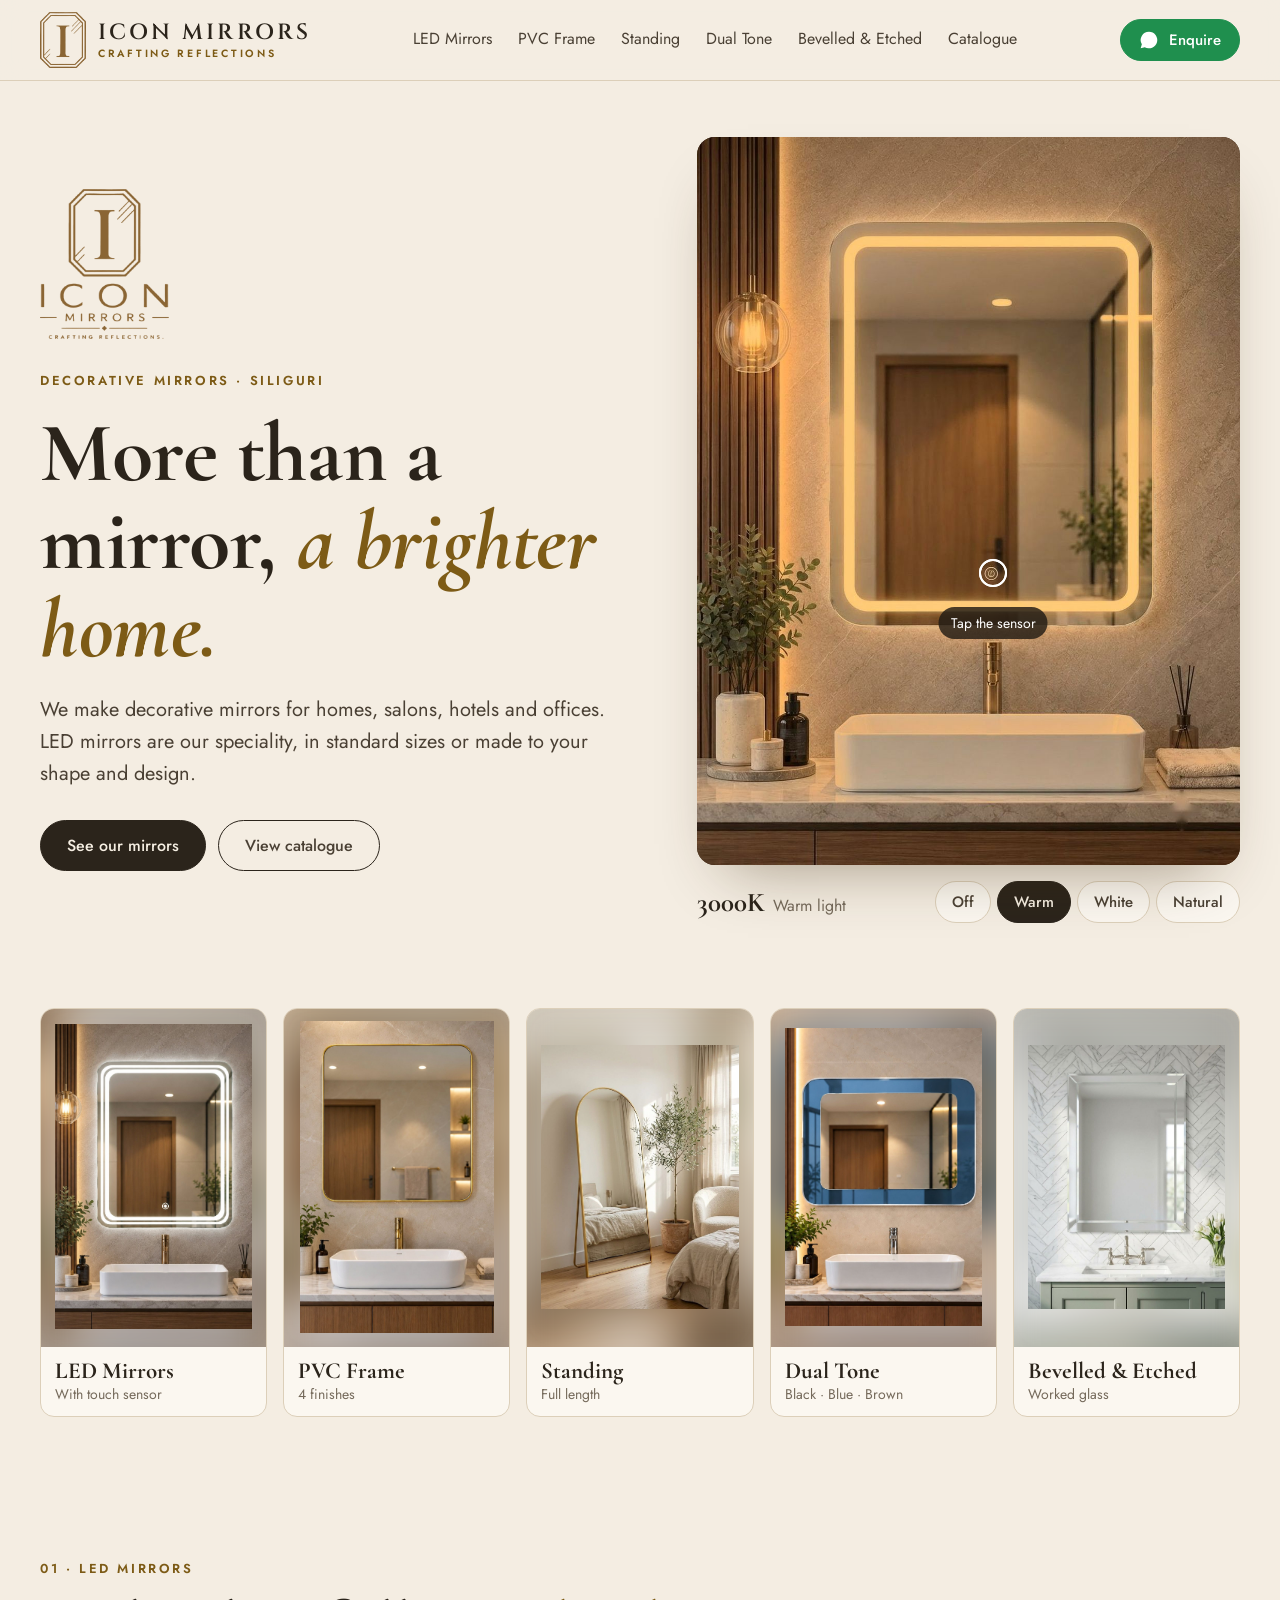
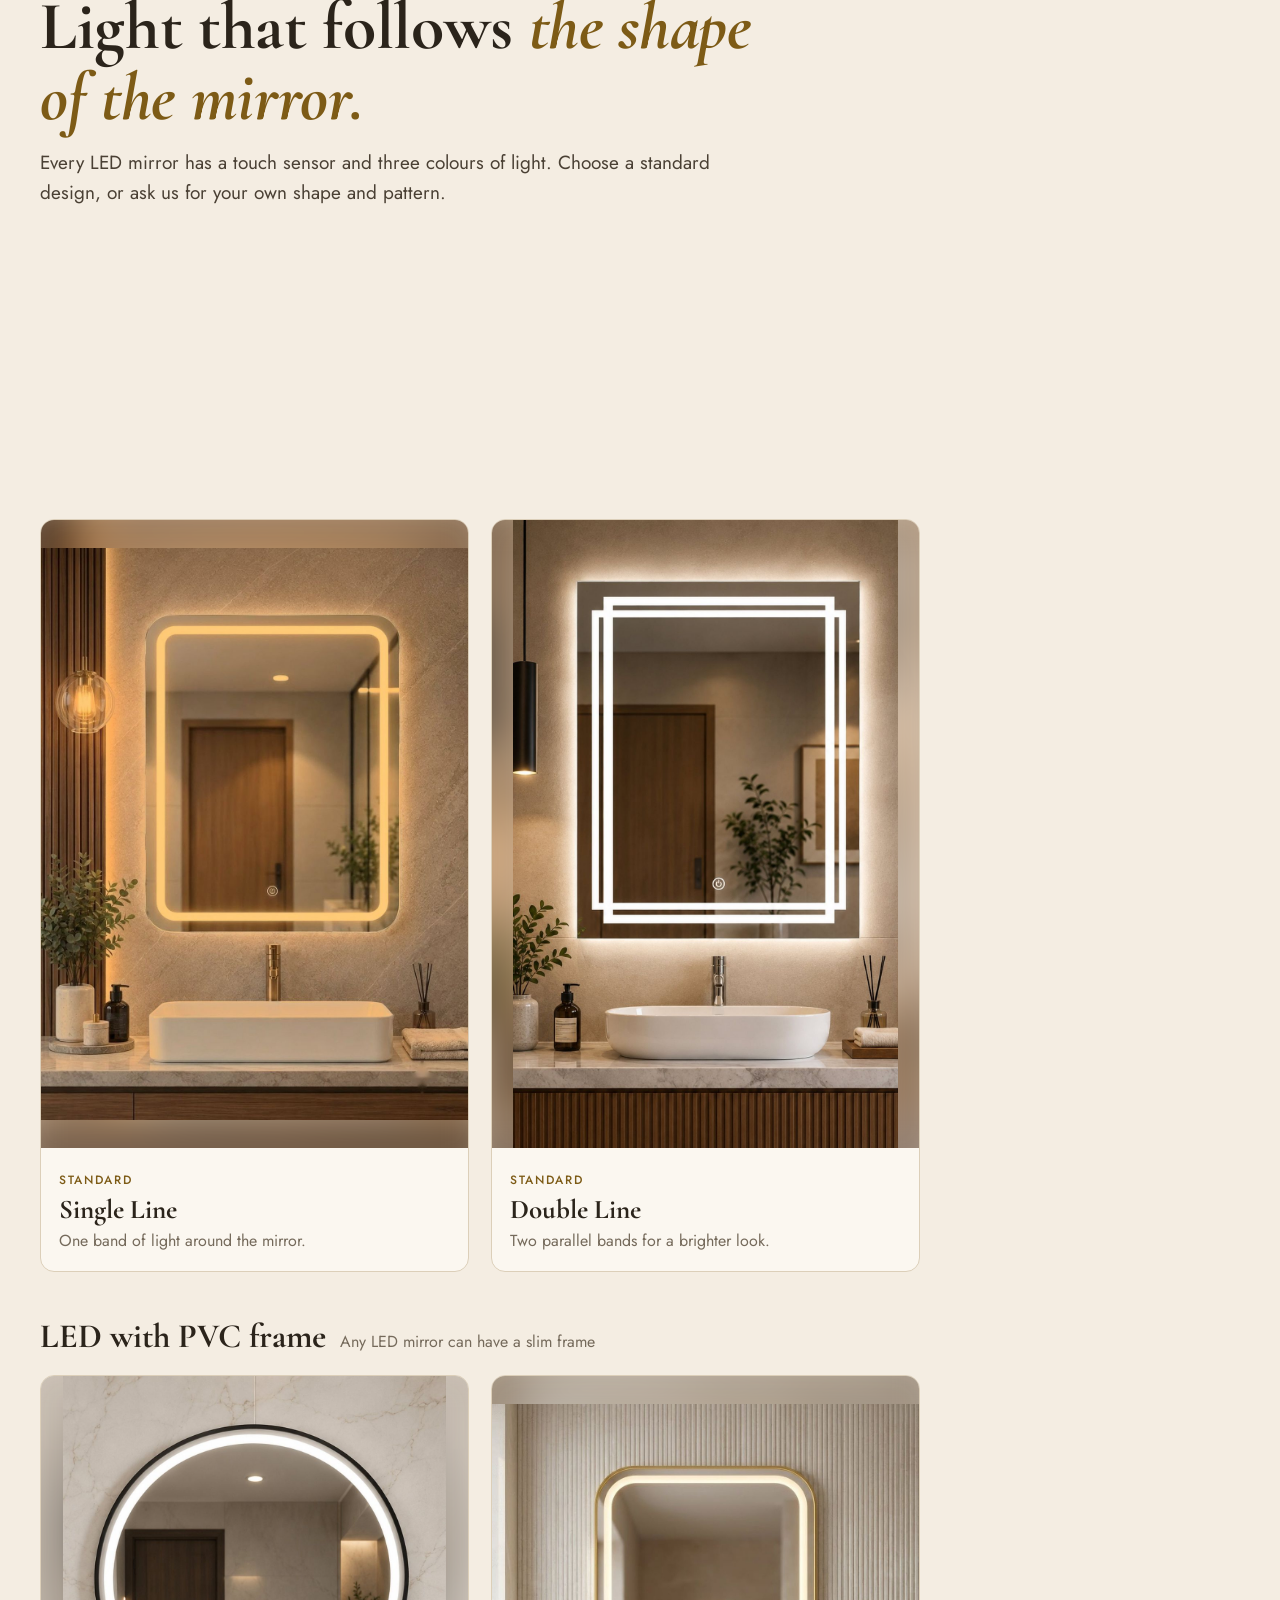
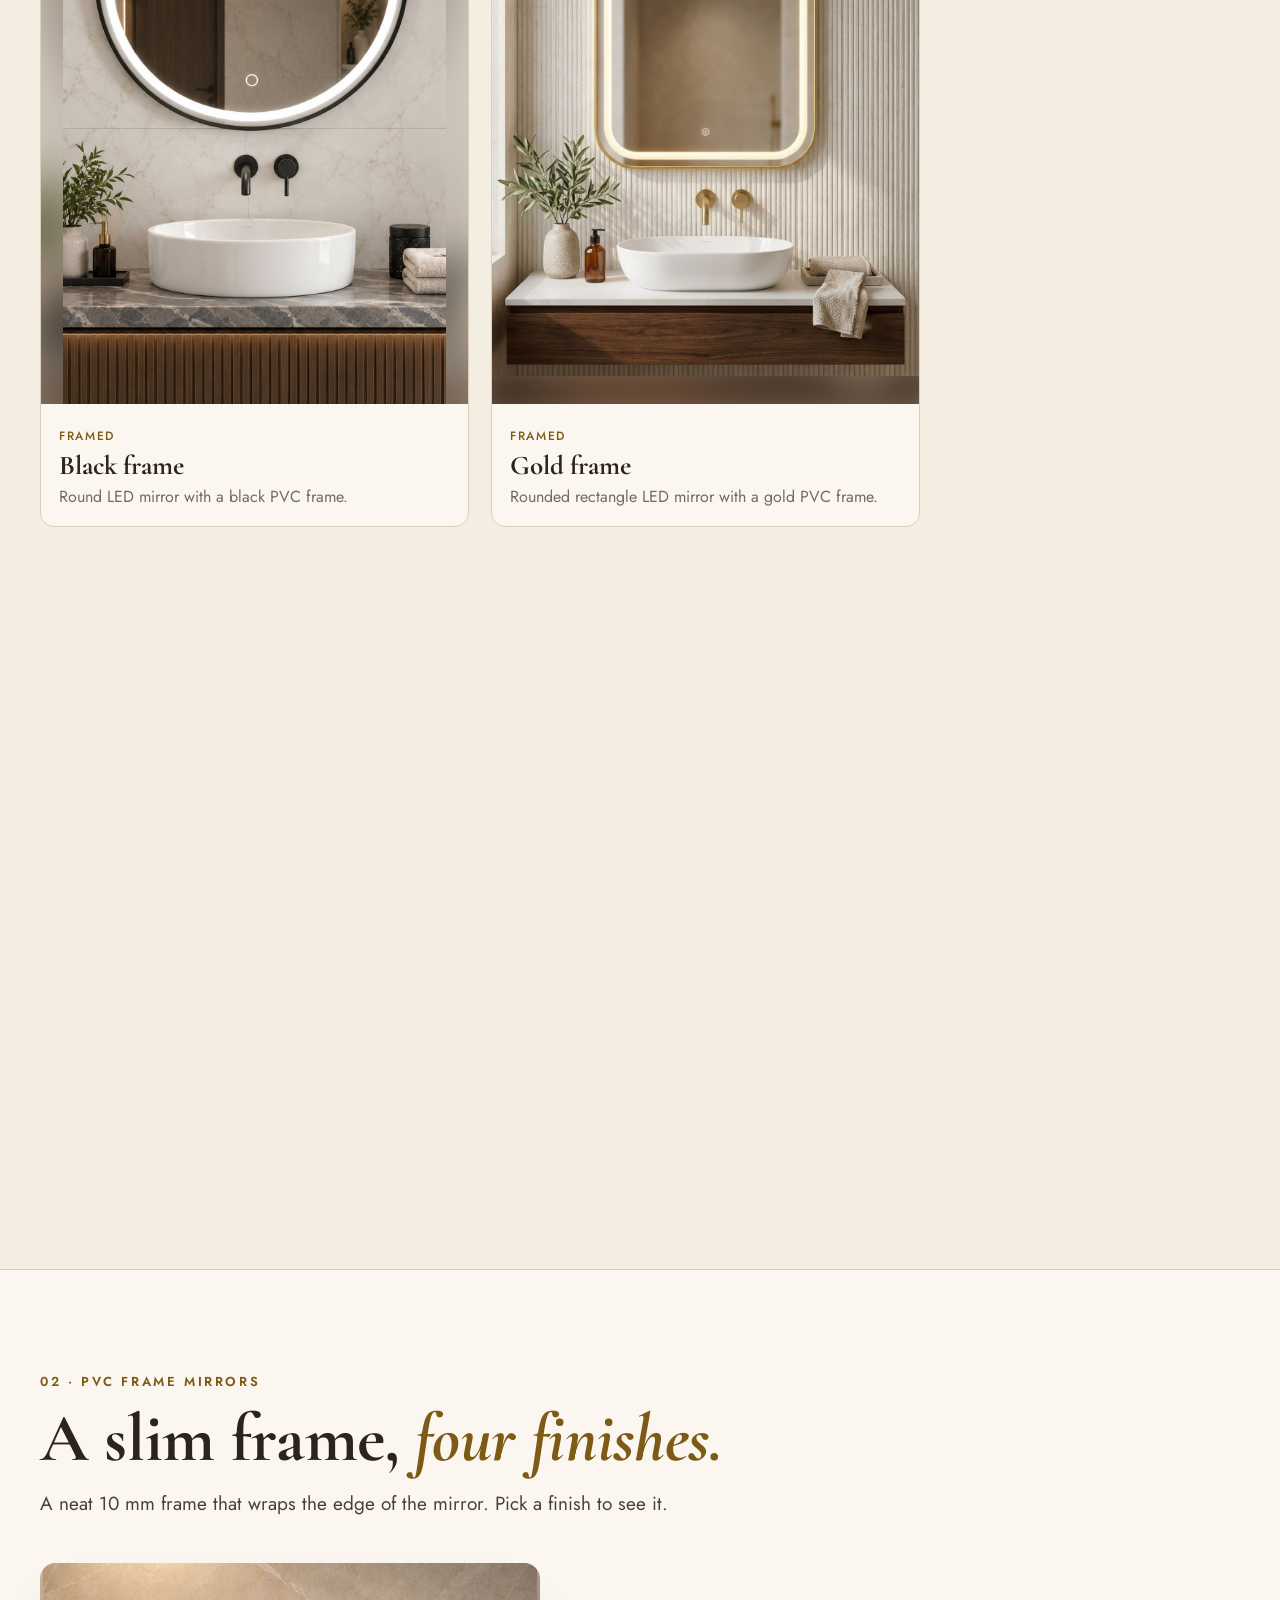
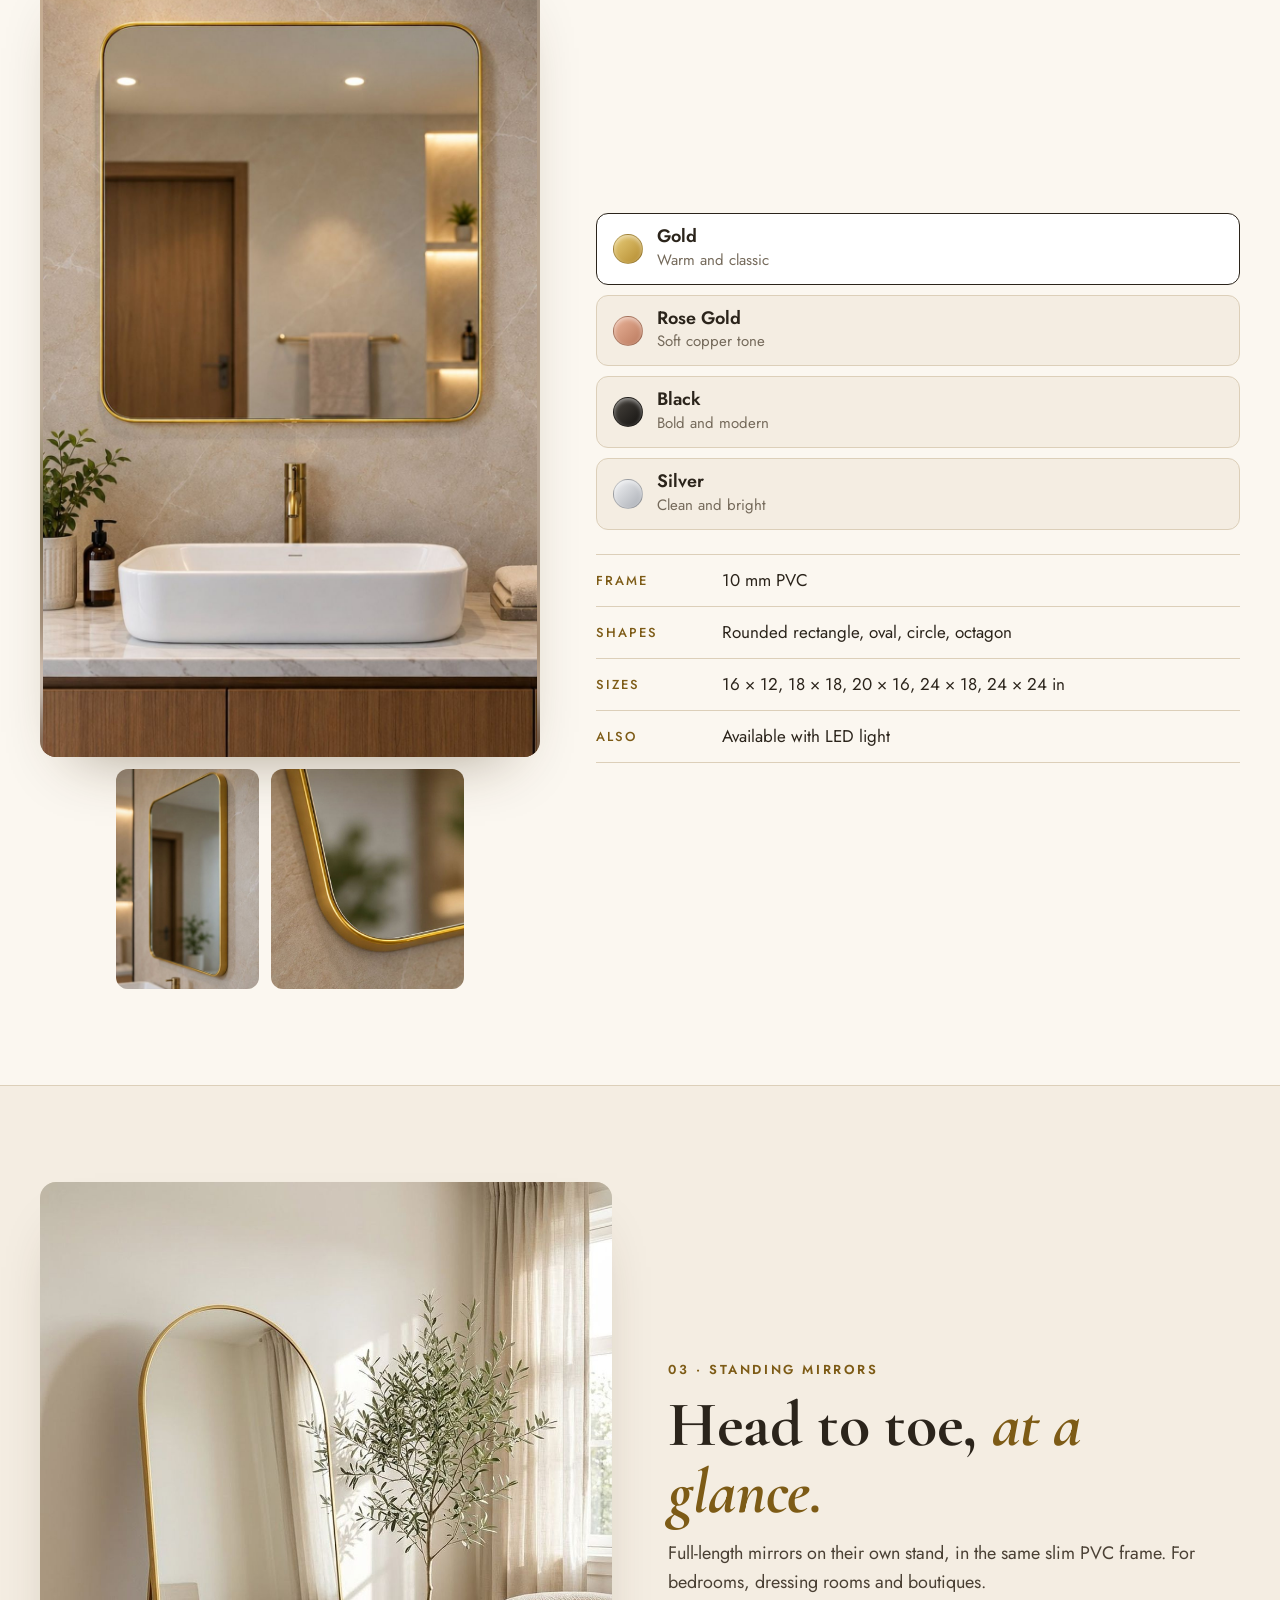
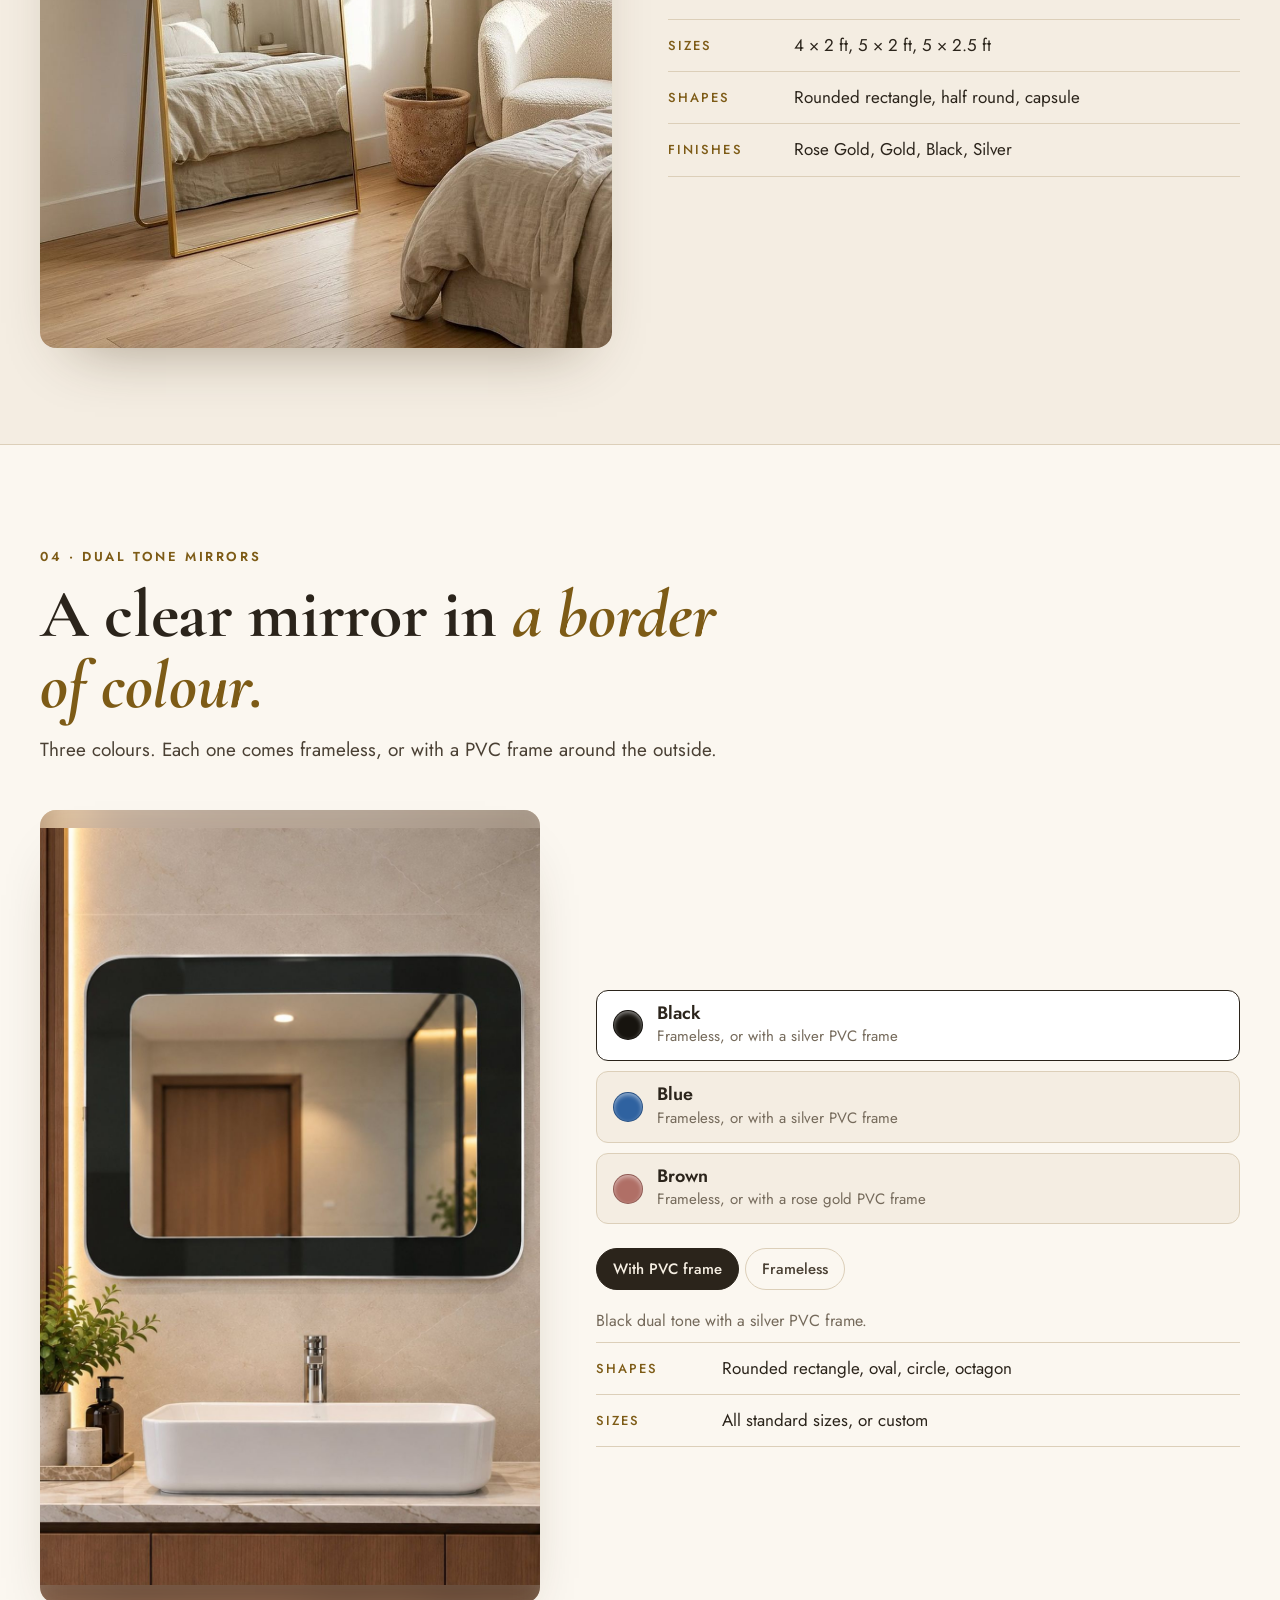
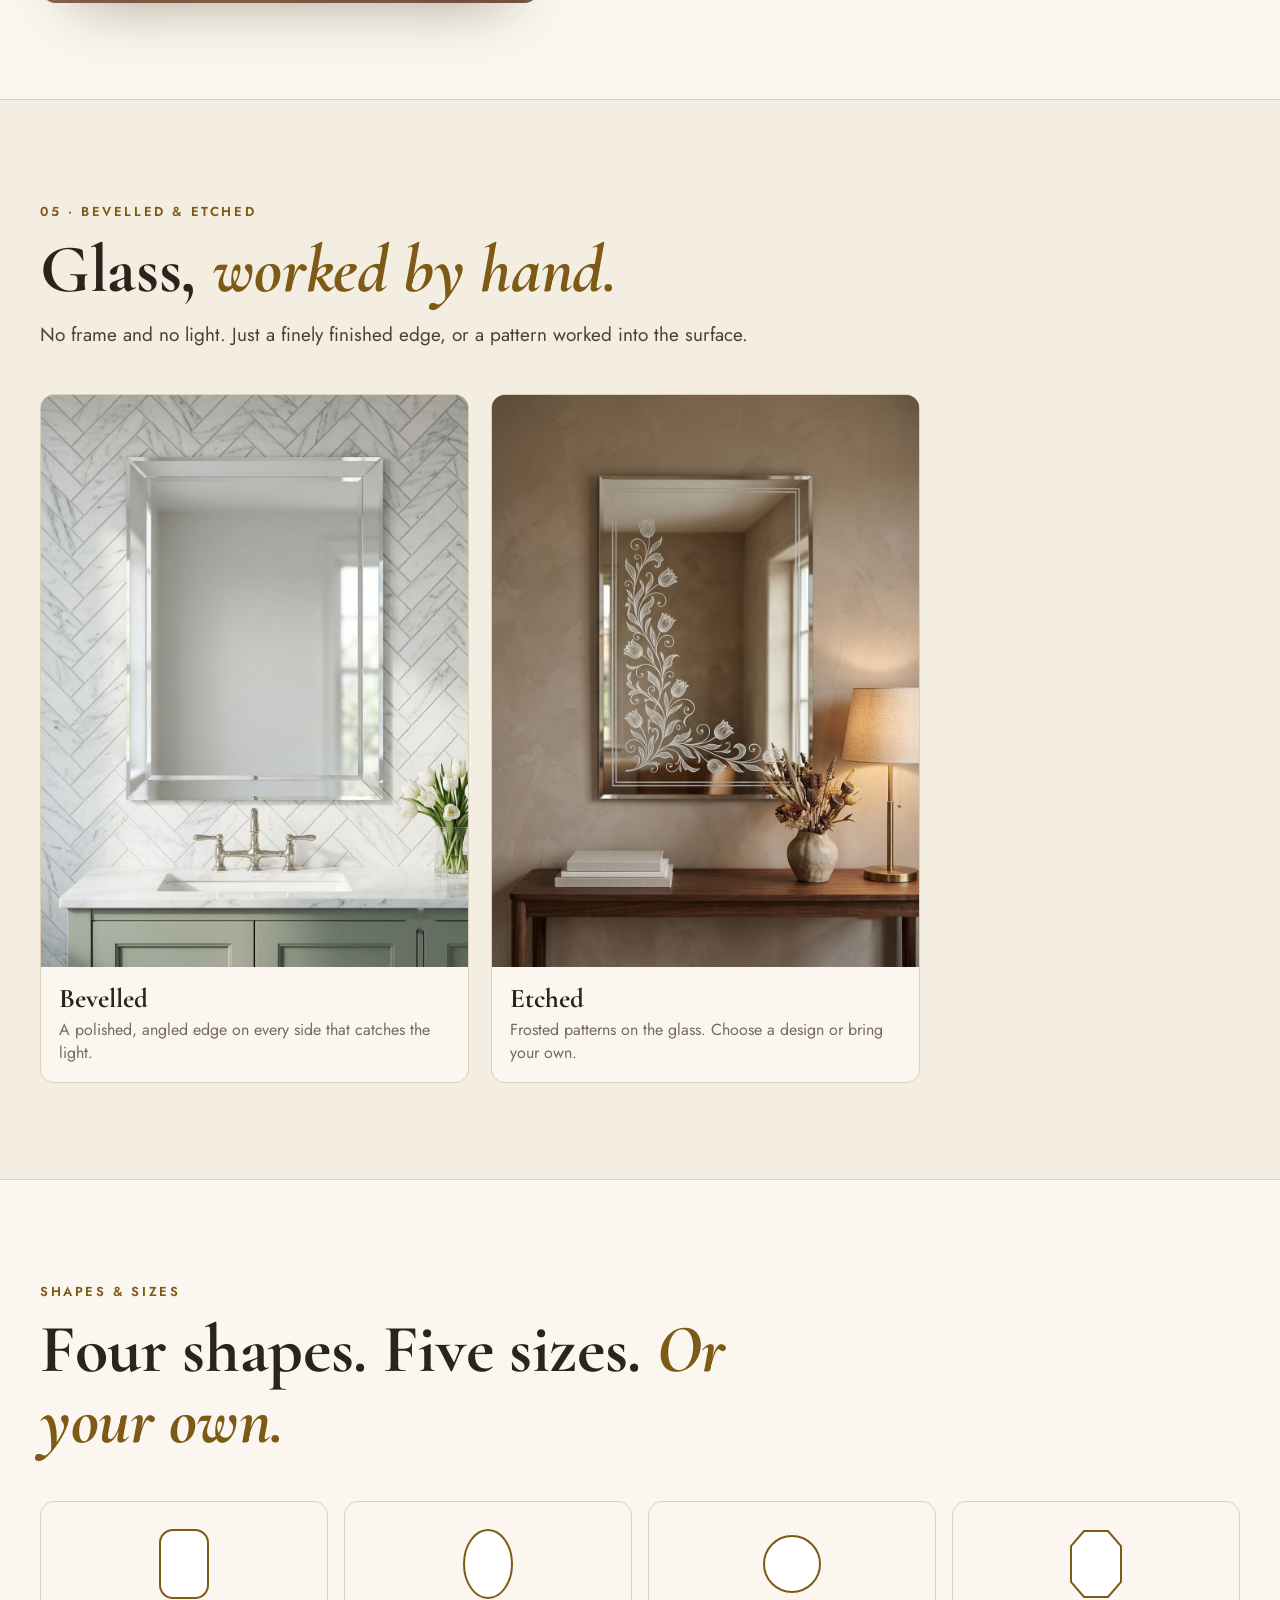
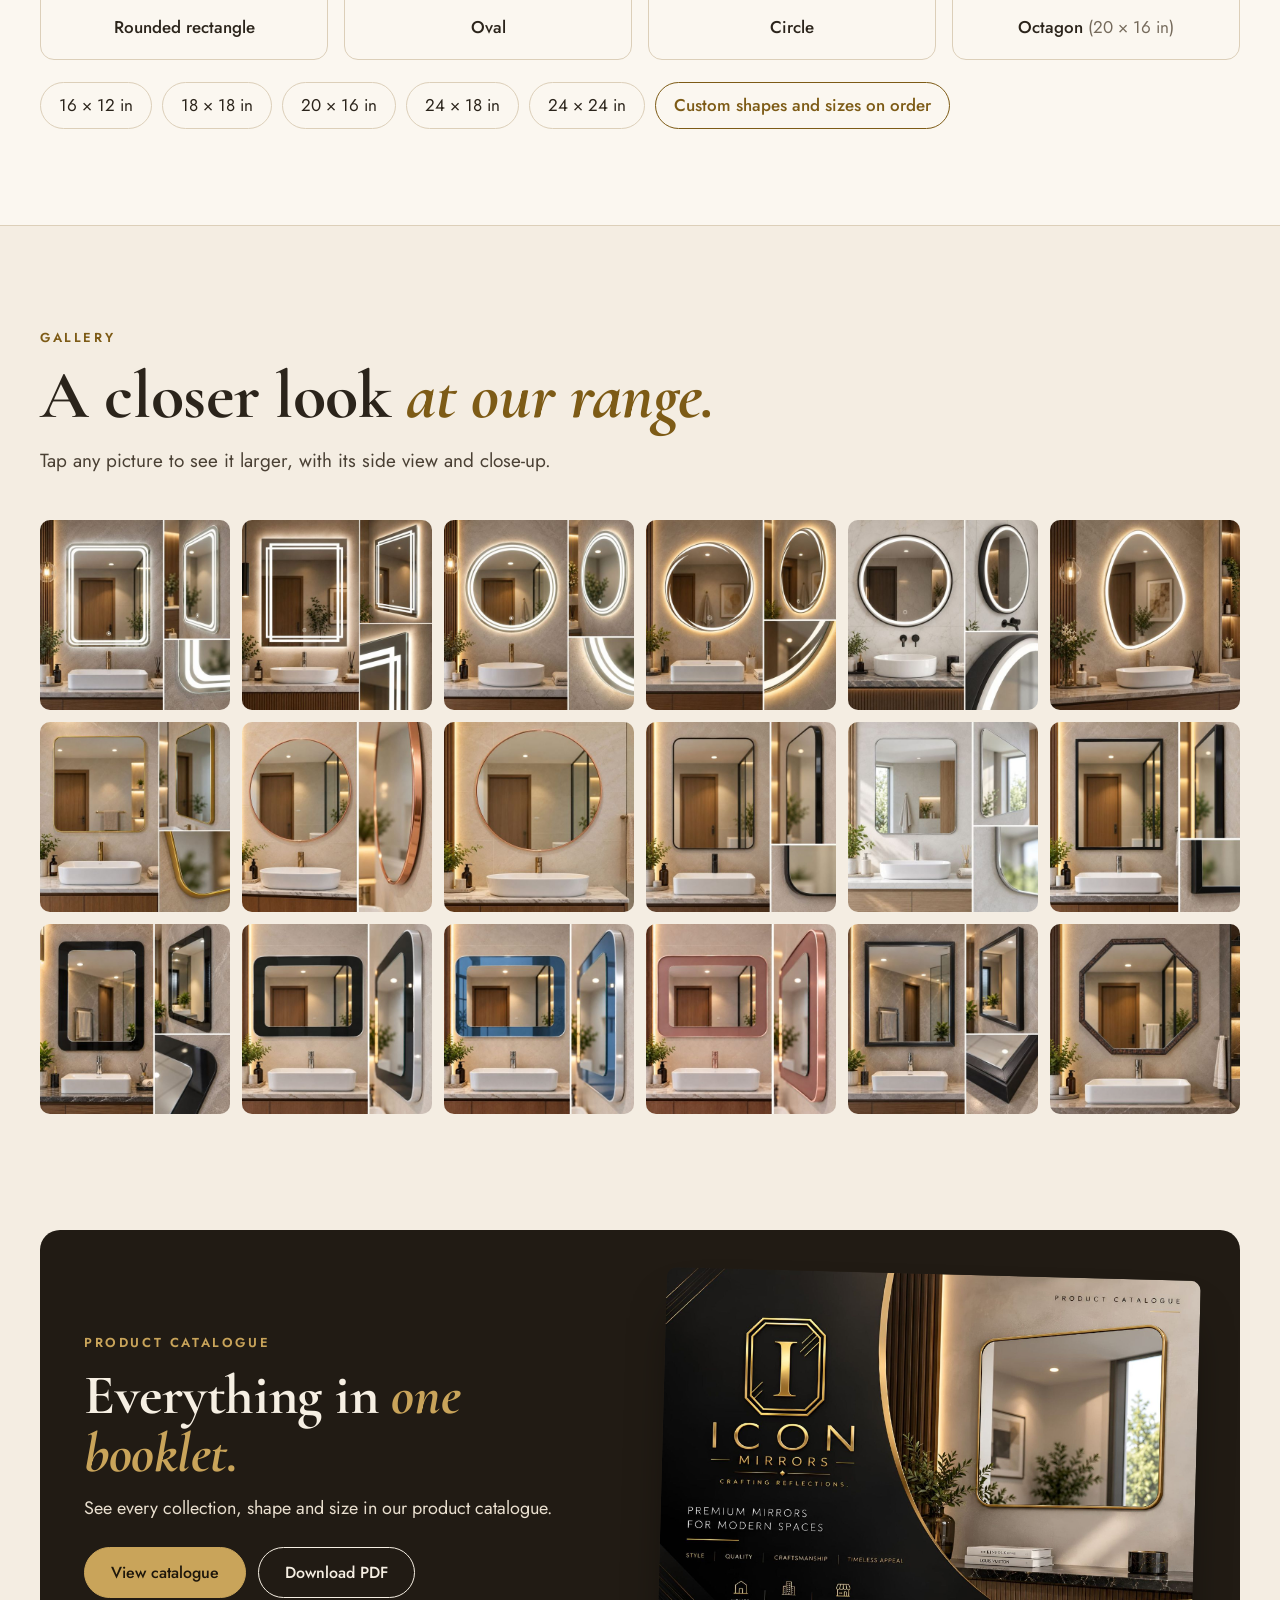
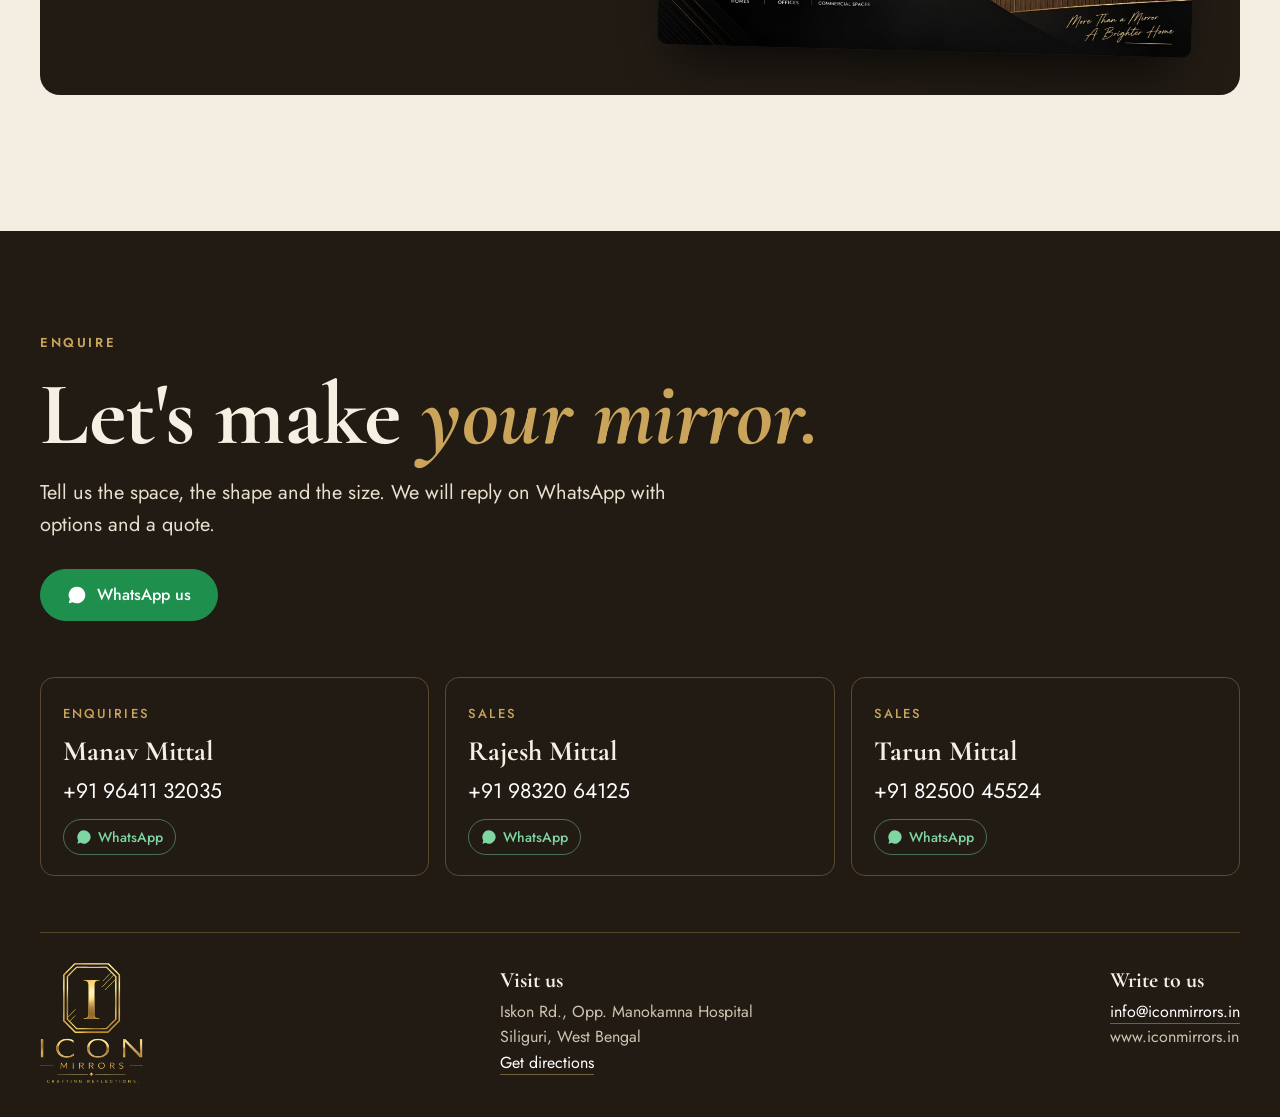
==== commit 3f80390d: "Bigger logo, tap-to-call and directions links, share preview, faster images Co-Authored-By: Claude O" ====
--- a/index.html
+++ b/index.html
@@ -1,7 +1,19 @@
 <!doctype html><html lang="en"><head><meta charset="utf-8"><meta name="viewport" content="width=device-width,initial-scale=1,viewport-fit=cover"><title>Icon Mirrors</title>
+<meta name="description" content="Icon Mirrors, Siliguri: LED mirrors with touch sensor, PVC frame, standing, dual tone, bevelled and etched mirrors. Standard sizes or custom shapes made to order.">
+<meta property="og:type" content="website">
+<meta property="og:site_name" content="Icon Mirrors">
+<meta property="og:title" content="Icon Mirrors | LED &amp; Decorative Mirrors, Siliguri">
+<meta property="og:description" content="LED mirrors with touch sensor, PVC frame, standing, dual tone, bevelled and etched mirrors. Custom shapes and sizes made to order.">
+<meta property="og:url" content="https://www.iconmirrors.in/">
+<meta property="og:image" content="https://www.iconmirrors.in/assets/og.jpg">
+<meta property="og:image:width" content="1200"><meta property="og:image:height" content="630">
+<meta name="twitter:card" content="summary_large_image">
+<meta name="theme-color" content="#f4ede2">
+<link rel="icon" type="image/png" sizes="32x32" href="assets/favicon-32.png">
+<link rel="apple-touch-icon" href="assets/apple-touch-icon.png">
 <meta name="claude:viewport-fit-sides" content="cover">
 <link rel="preconnect" href="https://fonts.googleapis.com">
-<link rel="stylesheet" href="https://fonts.googleapis.com/css2?family=Cormorant+Garamond:ital,wght@0,600;0,700;1,600;1,700&family=Jost:wght@400;500;600&display=swap">
+<link rel="stylesheet" href="https://fonts.googleapis.com/css2?family=Cinzel:wght@600&family=Cormorant+Garamond:ital,wght@0,600;0,700;1,600;1,700&family=Jost:wght@400;500;600&display=swap">
 <style>
 :root{
   color-scheme:light;
@@ -42,21 +54,26 @@
 
 /* nav */
 #nav{position:sticky;top:0;z-index:40;background:rgba(244,237,226,.92);backdrop-filter:blur(12px);border-bottom:1px solid var(--line);padding-top:env(safe-area-inset-top,0px)}
-#nav .wrap{display:flex;align-items:center;justify-content:space-between;gap:18px;height:68px}
+#nav .wrap{display:flex;align-items:center;justify-content:space-between;gap:18px;height:80px}
 .brand{display:flex;align-items:center;gap:12px;text-decoration:none}
-.brand img{height:44px;width:auto}
-.brand b{font-family:var(--serif);font-size:22px;font-weight:700;color:var(--ink);letter-spacing:.06em}
+.brand img{height:56px;width:auto;flex:none}
+.wm{display:block;line-height:1.15}
+.wm small{display:block;font-size:10.5px;font-weight:600;letter-spacing:.26em;text-transform:uppercase;color:var(--gold);margin-top:3px}
+.brand b{display:block;font-family:'Cinzel',Georgia,serif;font-size:22px;font-weight:600;color:var(--ink);letter-spacing:.14em}
 #nav nav{display:flex;gap:26px}
 #nav nav a{text-decoration:none;font-size:16px;color:var(--text);padding:6px 0;border-bottom:2px solid transparent;transition:color .2s,border-color .2s}
 #nav nav a:hover,#nav nav a.on{color:var(--ink);border-color:var(--gold2)}
 @media(max-width:1020px){#nav nav{display:none}}
-@media(max-width:520px){.brand b{display:none}}
+@media(max-width:1180px){#nav nav{gap:18px}#nav nav a{font-size:15px}}
+@media(max-width:520px){.brand img{height:46px}.brand b{font-size:16px;letter-spacing:.1em}.wm small{font-size:8.5px;letter-spacing:.2em}#nav .wrap{height:70px}}
 
 /* hero */
 #hero{padding:56px 0 84px}
 #hero .grid{display:grid;grid-template-columns:1.05fr .95fr;gap:56px;align-items:center}
 #hero h1{font-size:clamp(46px,6.6vw,92px);margin:16px 0 20px}
 #hero .lead{font-size:20px;max-width:30em}
+.hero-logo{height:150px;width:auto;margin-bottom:26px}
+@media(max-width:900px){.hero-logo{height:120px;margin:0 auto 22px}#hero .grid>div:first-child{text-align:center}#hero .acts{justify-content:center}#hero .lead{margin:0 auto}}
 #hero .acts{display:flex;flex-wrap:wrap;gap:12px;margin-top:30px}
 .mirror{position:relative;isolation:isolate;border-radius:18px;overflow:hidden;background:var(--sand);aspect-ratio:1350/1808;box-shadow:0 30px 60px -30px rgba(60,40,10,.45)}
 .mirror img{position:absolute;inset:0;width:100%;height:100%;object-fit:cover;transition:opacity .8s ease}
@@ -186,11 +203,17 @@
 .person{border:1px solid rgba(201,164,90,.35);border-radius:14px;padding:20px 22px}
 .person small{font-size:13px;letter-spacing:.16em;text-transform:uppercase;color:var(--gold2);font-weight:500}
 .person b{display:block;font-family:var(--serif);font-size:28px;font-weight:700;color:var(--cream);margin-top:2px}
-.person span{font-size:20px;color:#fff;user-select:all}
+.person .tel{display:block;font-size:21px;color:#fff;text-decoration:none;margin-top:2px}
+.person .tel:hover{color:var(--gold2)}
+.person .pwa{display:inline-flex;align-items:center;gap:6px;margin-top:10px;font-size:14px;font-weight:500;color:#7fd6a3;text-decoration:none;padding:6px 12px;border:1px solid rgba(127,214,163,.45);border-radius:999px}
+.person .pwa svg{width:16px;height:16px;fill:currentColor}
+.person .pwa:hover{background:rgba(127,214,163,.12)}
 @media(max-width:760px){.people{grid-template-columns:1fr}}
 footer{display:flex;justify-content:space-between;gap:24px;flex-wrap:wrap;margin-top:56px;padding:30px 0 calc(34px + env(safe-area-inset-bottom,0px));border-top:1px solid rgba(201,164,90,.3);font-size:16px;color:#cfc3b0}
 footer .fb{display:flex;gap:14px;align-items:center}
-footer .fb img{height:64px;width:auto}
+footer .fb img{height:120px;width:auto}
+footer a{color:#fff;text-decoration:none;border-bottom:1px solid rgba(201,164,90,.5)}
+footer a:hover{border-color:var(--gold2)}
 footer b{color:var(--cream);font-family:var(--serif);font-size:22px;font-weight:700;display:block}
 footer .sel{user-select:all;color:#fff}
 
@@ -215,7 +238,7 @@
 </head><body>
 <header id="nav">
   <div class="wrap">
-    <a class="brand" href="#hero"><img src="assets/logo-dark.png" alt="Icon Mirrors logo"><b>ICON MIRRORS</b></a>
+    <a class="brand" href="#hero" aria-label="Icon Mirrors, back to top"><img src="assets/emblem.png" alt=""><span class="wm"><b>ICON MIRRORS</b><small>Crafting Reflections</small></span></a>
     <nav>
       <a href="#led">LED Mirrors</a><a href="#pvc">PVC Frame</a><a href="#standing">Standing</a><a href="#dual">Dual Tone</a><a href="#glass">Bevelled &amp; Etched</a><a href="#catalogue">Catalogue</a>
     </nav>
@@ -227,7 +250,8 @@
 <section id="hero">
   <div class="wrap grid">
     <div>
-      <span class="eyebrow">Icon Mirrors · Siliguri</span>
+      <img class="hero-logo" src="assets/logo-full.png" alt="Icon Mirrors, Crafting Reflections">
+      <span class="eyebrow">Decorative mirrors · Siliguri</span>
       <h1 class="serif">More than a mirror, <em>a brighter home.</em></h1>
       <p class="lead">We make decorative mirrors for homes, salons, hotels and offices. LED mirrors are our speciality, in standard sizes or made to your shape and design.</p>
       <div class="acts">
@@ -453,14 +477,14 @@
     <p class="lead">Tell us the space, the shape and the size. We will reply on WhatsApp with options and a quote.</p>
     <a class="btn wa" data-wa target="_blank" rel="noopener" href="https://wa.me/919641132035"><svg viewBox="0 0 24 24"><path d="M12 2a10 10 0 0 0-8.600 15.100L2 22l5-1.300A10 10 0 1 0 12 2zm4.500 12.100c-.200-.100-1.500-.700-1.700-.800-.200-.100-.400-.100-.600.100l-.800 1c-.100.200-.300.200-.500.100a6.700 6.700 0 0 1-3.300-2.900c-.300-.400.300-.400.800-1.400.100-.200 0-.300 0-.500l-.800-1.800c-.200-.500-.400-.400-.600-.400h-.500c-.200 0-.500.100-.700.300-.200.300-.900.900-.900 2.200s.900 2.500 1.100 2.700c.100.200 1.900 2.900 4.600 4 1.700.700 2.300.700 3.100.600.500-.100 1.500-.600 1.700-1.200.200-.600.200-1.100.200-1.200-.100-.100-.300-.200-.500-.300z"/></svg>WhatsApp us</a>
     <div class="people">
-      <div class="person"><small>Enquiries</small><b>Manav Mittal</b><span>+91 96411 32035</span></div>
-      <div class="person"><small>Sales</small><b>Rajesh Mittal</b><span>+91 98320 64125</span></div>
-      <div class="person"><small>Sales</small><b>Tarun Mittal</b><span>+91 82500 45524</span></div>
+      <div class="person"><small>Enquiries</small><b>Manav Mittal</b><a class="tel" href="tel:+919641132035">+91 96411 32035</a><a class="pwa" target="_blank" rel="noopener" href="https://wa.me/919641132035"><svg viewBox="0 0 24 24" aria-hidden="true"><path d="M12 2a10 10 0 0 0-8.6 15.1L2 22l5-1.3A10 10 0 1 0 12 2zm4.5 12.1c-.2-.1-1.5-.7-1.7-.8-.2-.1-.4-.1-.6.1l-.8 1c-.1.2-.3.2-.5.1a6.7 6.7 0 0 1-3.3-2.9c-.3-.4.3-.4.8-1.4.1-.2 0-.3 0-.5l-.8-1.8c-.2-.5-.4-.4-.6-.4h-.5c-.2 0-.5.1-.7.3-.2.3-.9.9-.9 2.2s.9 2.5 1.1 2.7c.1.2 1.9 2.9 4.6 4 1.7.7 2.3.7 3.1.6.5-.1 1.5-.6 1.7-1.2.2-.6.2-1.1.2-1.2-.1-.1-.3-.2-.5-.3z"/></svg>WhatsApp</a></div>
+      <div class="person"><small>Sales</small><b>Rajesh Mittal</b><a class="tel" href="tel:+919832064125">+91 98320 64125</a><a class="pwa" target="_blank" rel="noopener" href="https://wa.me/919832064125"><svg viewBox="0 0 24 24" aria-hidden="true"><path d="M12 2a10 10 0 0 0-8.6 15.1L2 22l5-1.3A10 10 0 1 0 12 2zm4.5 12.1c-.2-.1-1.5-.7-1.7-.8-.2-.1-.4-.1-.6.1l-.8 1c-.1.2-.3.2-.5.1a6.7 6.7 0 0 1-3.3-2.9c-.3-.4.3-.4.8-1.4.1-.2 0-.3 0-.5l-.8-1.8c-.2-.5-.4-.4-.6-.4h-.5c-.2 0-.5.1-.7.3-.2.3-.9.9-.9 2.2s.9 2.5 1.1 2.7c.1.2 1.9 2.9 4.6 4 1.7.7 2.3.7 3.1.6.5-.1 1.5-.6 1.7-1.2.2-.6.2-1.1.2-1.2-.1-.1-.3-.2-.5-.3z"/></svg>WhatsApp</a></div>
+      <div class="person"><small>Sales</small><b>Tarun Mittal</b><a class="tel" href="tel:+918250045524">+91 82500 45524</a><a class="pwa" target="_blank" rel="noopener" href="https://wa.me/918250045524"><svg viewBox="0 0 24 24" aria-hidden="true"><path d="M12 2a10 10 0 0 0-8.6 15.1L2 22l5-1.3A10 10 0 1 0 12 2zm4.5 12.1c-.2-.1-1.5-.7-1.7-.8-.2-.1-.4-.1-.6.1l-.8 1c-.1.2-.3.2-.5.1a6.7 6.7 0 0 1-3.3-2.9c-.3-.4.3-.4.8-1.4.1-.2 0-.3 0-.5l-.8-1.8c-.2-.5-.4-.4-.6-.4h-.5c-.2 0-.5.1-.7.3-.2.3-.9.9-.9 2.2s.9 2.5 1.1 2.7c.1.2 1.9 2.9 4.6 4 1.7.7 2.3.7 3.1.6.5-.1 1.5-.6 1.7-1.2.2-.6.2-1.1.2-1.2-.1-.1-.3-.2-.5-.3z"/></svg>WhatsApp</a></div>
     </div>
     <footer>
-      <div class="fb"><img src="assets/logo.png" alt="Icon Mirrors logo"><div><b>Icon Mirrors</b>Crafting Reflections</div></div>
-      <div>Iskon Rd., Opp. Manokamna Hospital<br>Siliguri, West Bengal</div>
-      <div><span class="sel">info@iconmirrors.in</span><br>www.iconmirrors.in</div>
+      <div class="fb"><img src="assets/logo-gold.png" alt="Icon Mirrors, Crafting Reflections"></div>
+      <div><b>Visit us</b>Iskon Rd., Opp. Manokamna Hospital<br>Siliguri, West Bengal<br><a target="_blank" rel="noopener" href="https://www.google.com/maps/search/?api=1&amp;query=Iskon+Road+Opposite+Manokamna+Hospital+Siliguri">Get directions</a></div>
+      <div><b>Write to us</b><a href="mailto:info@iconmirrors.in">info@iconmirrors.in</a><br>www.iconmirrors.in</div>
     </footer>
   </div>
 </section>
@@ -472,6 +496,7 @@
   <div class="capn" id="lbc"></div>
 </div>
 
+<script type="application/ld+json">{"@context":"https://schema.org","@type":"LocalBusiness","name":"Icon Mirrors","description":"Manufacturer of LED, PVC frame, standing, dual tone, bevelled and etched decorative mirrors.","url":"https://www.iconmirrors.in/","logo":"https://www.iconmirrors.in/assets/logo-full.png","image":"https://www.iconmirrors.in/assets/og.jpg","telephone":"+91-96411-32035","email":"info@iconmirrors.in","address":{"@type":"PostalAddress","streetAddress":"Iskon Road, Opposite Manokamna Hospital","addressLocality":"Siliguri","addressRegion":"West Bengal","addressCountry":"IN"}}</script>
 <script>
 (function(){
 const $=(s,r=document)=>r.querySelector(s), $$=(s,r=document)=>[...r.querySelectorAll(s)];
